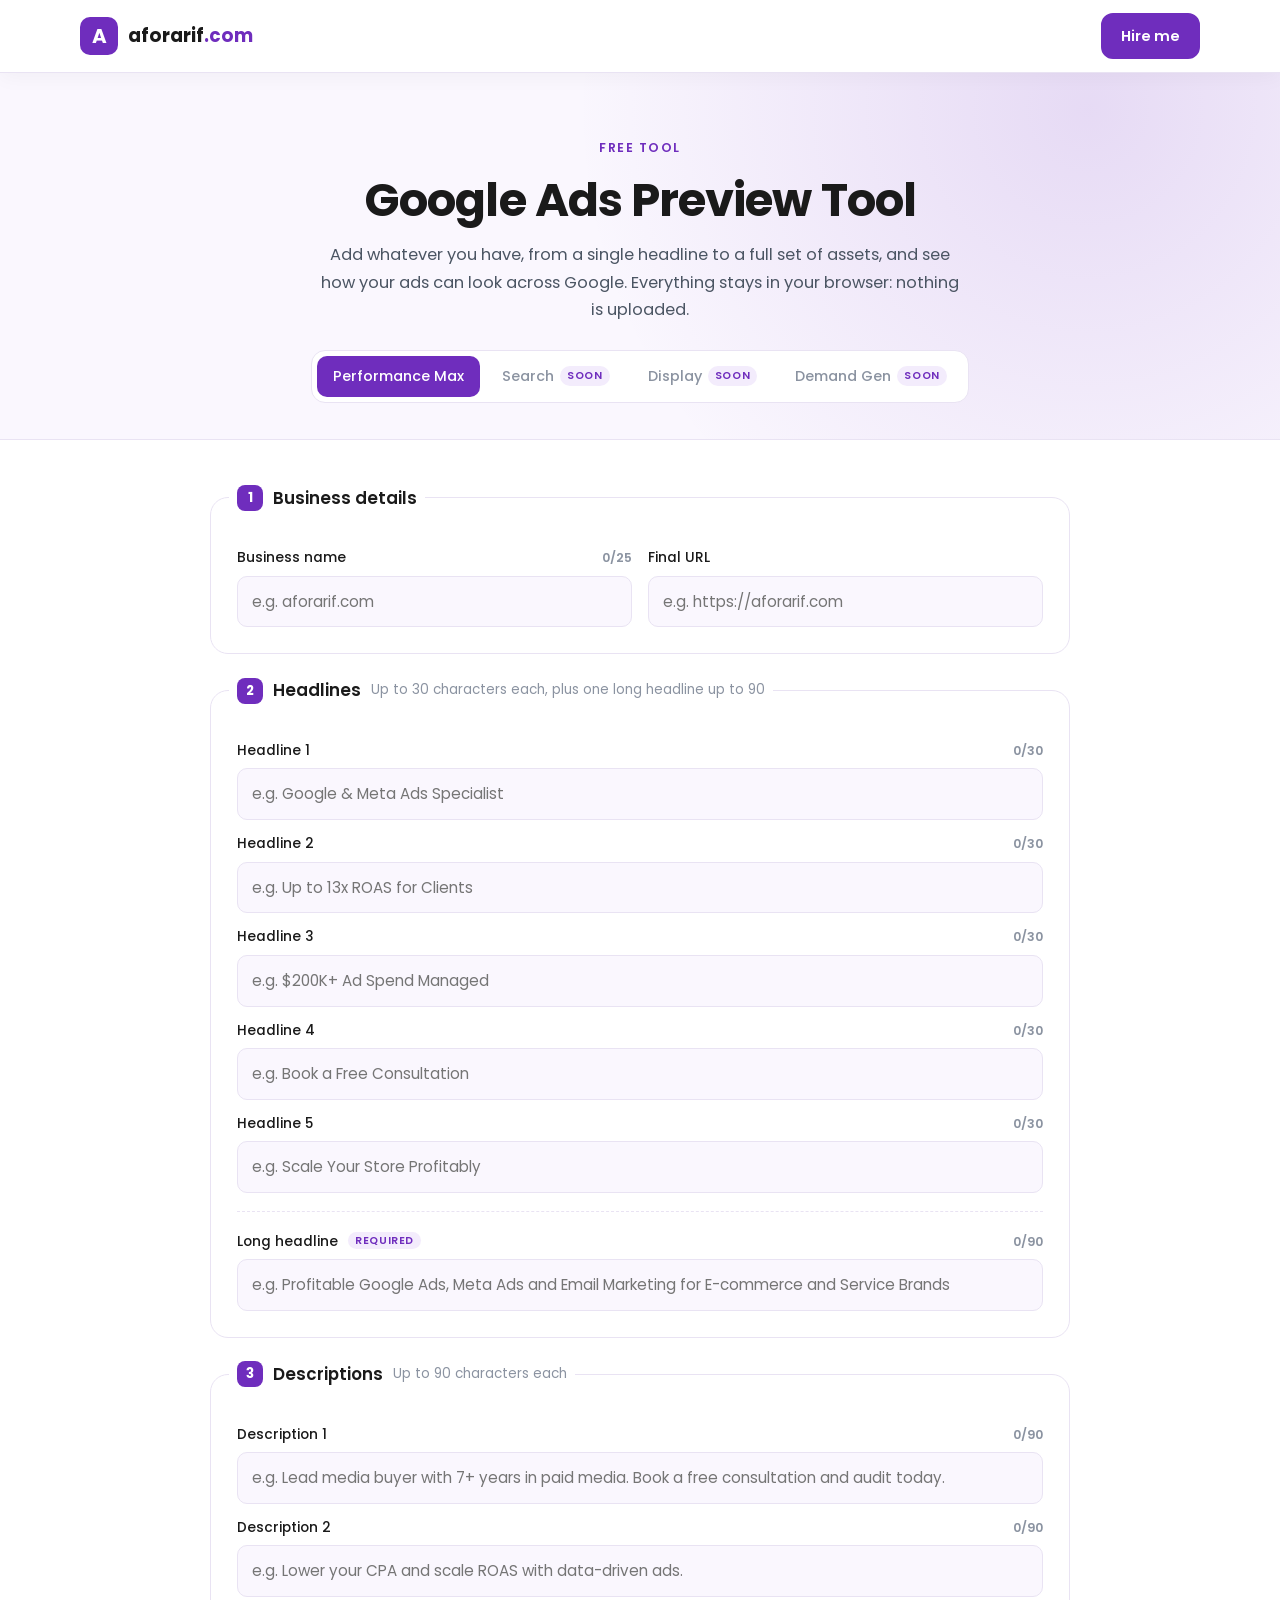
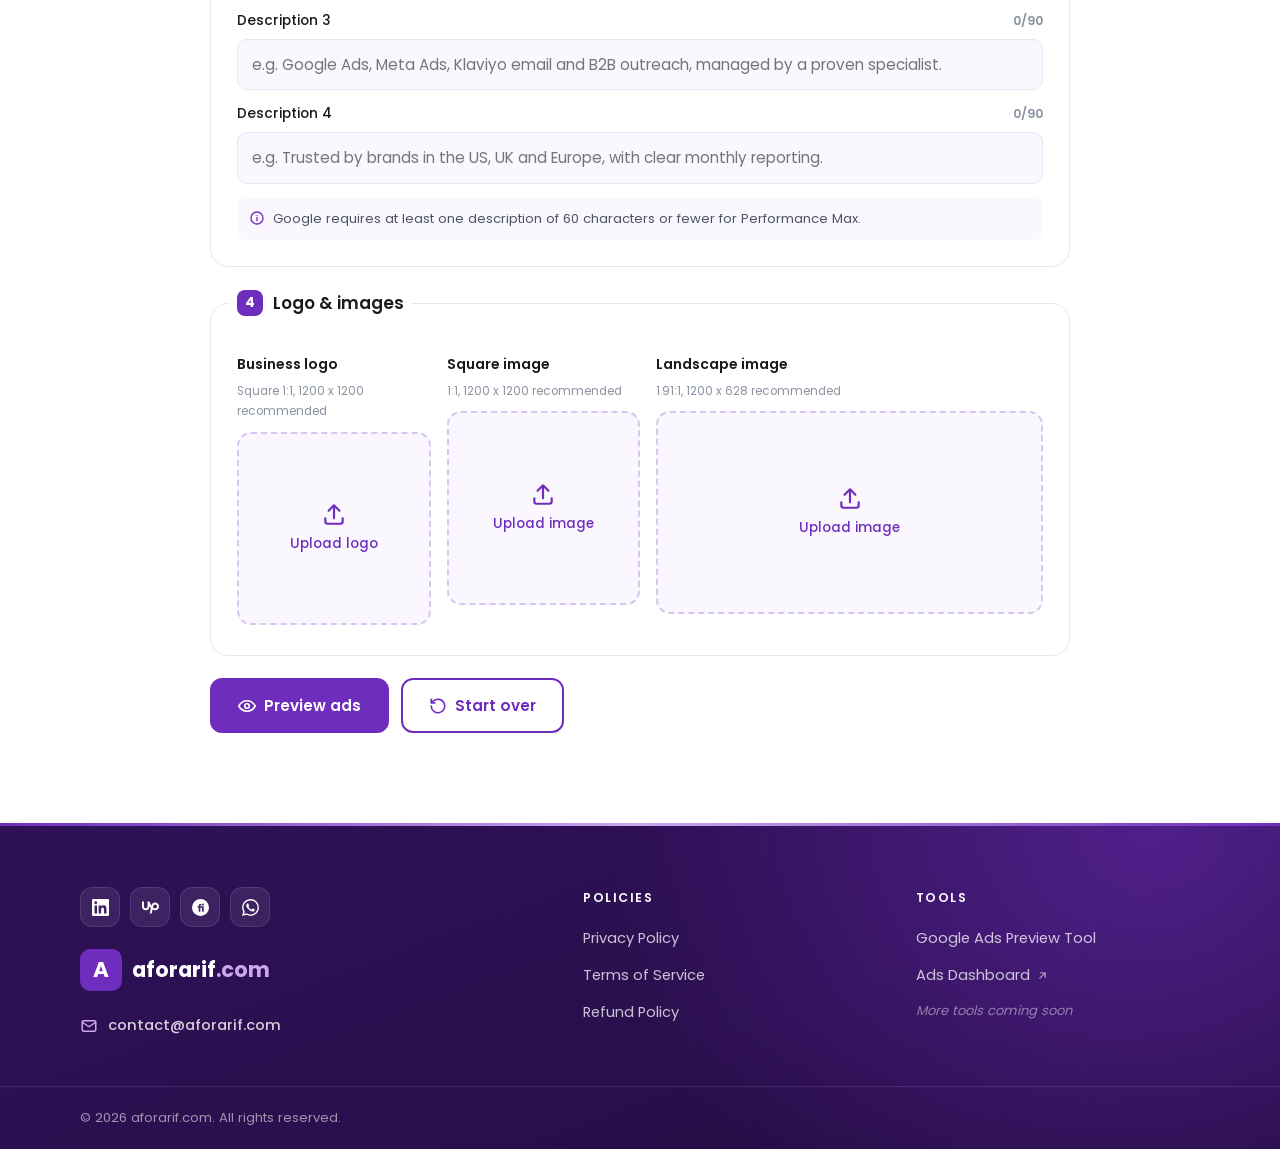
==== google-ads-preview/index.html @ 4a4820dc "Version CSS/JS links so browsers always load the latest code Co-Authored-By: Claude Opus 5.5 <norepl" ====
<!DOCTYPE html>
<html lang="en">
<head>
  <meta charset="UTF-8">
  <meta name="viewport" content="width=device-width, initial-scale=1">
  <title>Google Ads Preview Tool: Performance Max Ad Copy Preview | aforarif.com</title>
  <meta name="description" content="Free Google Ads preview tool. Enter your Performance Max headlines, descriptions, logo and images, check character limits, and preview how your assets combine across Search, Display, YouTube, Gmail and Discover.">
  <link rel="canonical" href="https://aforarif.com/google-ads-preview/">
  <meta property="og:type" content="website">
  <meta property="og:title" content="Google Ads Preview Tool | Performance Max">
  <meta property="og:description" content="Write and preview Performance Max ad copy across Search, Display, YouTube, Gmail and Discover. Free, runs in your browser.">
  <meta property="og:url" content="https://aforarif.com/google-ads-preview/">
  <meta property="og:image" content="https://aforarif.com/images/og-image.jpg">
  <meta name="theme-color" content="#6F2DBD">
  <link rel="icon" href="../favicon.ico" sizes="48x48">
  <link rel="icon" href="../favicon.svg" type="image/svg+xml">
  <link rel="apple-touch-icon" href="../icons/apple-touch-icon.png">
  <link rel="preload" href="../fonts/poppins-latin-400-normal.woff2" as="font" type="font/woff2" crossorigin>
  <link rel="stylesheet" href="../styles.css?v=20261110b">
  <link rel="stylesheet" href="tool.css?v=20261110b">
</head>
<body class="tool-page">
  <svg width="0" height="0" style="position:absolute" aria-hidden="true"><defs>
      <symbol id="i-linkedin" viewBox="0 0 24 24"><path d="M20.447 20.452h-3.554v-5.569c0-1.328-.027-3.037-1.852-3.037-1.853 0-2.136 1.445-2.136 2.939v5.667H9.351V9h3.414v1.561h.046c.477-.9 1.637-1.85 3.37-1.85 3.601 0 4.267 2.37 4.267 5.455v6.286zM5.337 7.433c-1.144 0-2.063-.926-2.063-2.065 0-1.138.92-2.063 2.063-2.063 1.14 0 2.064.925 2.064 2.063 0 1.139-.925 2.065-2.064 2.065zm1.782 13.019H3.555V9h3.564v11.452zM22.225 0H1.771C.792 0 0 .774 0 1.729v20.542C0 23.227.792 24 1.771 24h20.451C23.2 24 24 23.227 24 22.271V1.729C24 .774 23.2 0 22.222 0h.003z"/></symbol>
      <symbol id="i-upwork" viewBox="0 0 24 24"><path d="M18.561 13.158c-1.102 0-2.135-.467-3.074-1.227l.228-1.076.008-.042c.207-1.143.849-3.06 2.839-3.06 1.492 0 2.703 1.212 2.703 2.703-.001 1.489-1.212 2.702-2.704 2.702zm0-8.14c-2.539 0-4.51 1.649-5.31 4.366-1.22-1.834-2.148-4.036-2.687-5.892H7.828v7.112c-.002 1.406-1.141 2.546-2.547 2.548-1.405-.002-2.543-1.143-2.545-2.548V3.492H0v7.112c0 2.914 2.37 5.303 5.281 5.303 2.913 0 5.283-2.389 5.283-5.303v-1.19c.529 1.107 1.182 2.229 1.974 3.221l-1.673 7.873h2.797l1.213-5.71c1.063.679 2.285 1.109 3.686 1.109 3 0 5.439-2.452 5.439-5.45 0-3-2.439-5.439-5.439-5.439z"/></symbol>
      <symbol id="i-fiverr" viewBox="0 0 24 24"><path fill-rule="evenodd" d="M12 0a12 12 0 1 0 0 24a12 12 0 1 0 0-24zM13.2 7.1h-1.3c-1.5 0-2.4.9-2.4 2.4v.7H8.1v2.1h1.4V18h2.3v-5.7h2.4V18h2.3v-7.8h-4.7v-.6c0-.3.2-.5.5-.5h.9zM15.4 6.2a1.4 1.4 0 1 0 0 2.8a1.4 1.4 0 1 0 0-2.8z"/></symbol>
      <symbol id="i-whatsapp" viewBox="0 0 24 24"><path d="M17.472 14.382c-.297-.149-1.758-.867-2.03-.967-.273-.099-.471-.148-.67.15-.197.297-.767.966-.94 1.164-.173.199-.347.223-.644.075-.297-.15-1.255-.463-2.39-1.475-.883-.788-1.48-1.761-1.653-2.059-.173-.297-.018-.458.13-.606.134-.133.298-.347.446-.52.149-.174.198-.298.298-.497.099-.198.05-.371-.025-.52-.075-.149-.669-1.612-.916-2.207-.242-.579-.487-.5-.669-.51-.173-.008-.371-.01-.57-.01-.198 0-.52.074-.792.372-.272.297-1.04 1.016-1.04 2.479 0 1.462 1.065 2.875 1.213 3.074.149.198 2.096 3.2 5.077 4.487.709.306 1.262.489 1.694.625.712.227 1.36.195 1.871.118.571-.085 1.758-.719 2.006-1.413.248-.694.248-1.289.173-1.413-.074-.124-.272-.198-.57-.347m-5.421 7.403h-.004a9.87 9.87 0 01-5.031-1.378l-.361-.214-3.741.982.998-3.648-.235-.374a9.86 9.86 0 01-1.51-5.26c.001-5.45 4.436-9.884 9.888-9.884 2.64 0 5.122 1.03 6.988 2.898a9.825 9.825 0 012.893 6.994c-.003 5.45-4.437 9.884-9.885 9.884m8.413-18.297A11.815 11.815 0 0012.05 0C5.495 0 .16 5.335.157 11.892c0 2.096.547 4.142 1.588 5.945L.057 24l6.305-1.654a11.882 11.882 0 005.683 1.448h.005c6.554 0 11.89-5.335 11.893-11.893a11.821 11.821 0 00-3.48-8.413Z"/></symbol>
      <symbol id="u-mail" viewBox="0 0 24 24"><rect x="3" y="5" width="18" height="14" rx="2"/><path d="M3 7l9 6 9-6"/></symbol>
      <symbol id="u-arrow" viewBox="0 0 24 24"><path d="M5 12h14M13 6l6 6-6 6"/></symbol>
    <symbol id="t-upload" viewBox="0 0 24 24"><path d="M12 16V4M7 9l5-5 5 5M4 16v3a2 2 0 0 0 2 2h12a2 2 0 0 0 2-2v-3"/></symbol>
    <symbol id="t-x" viewBox="0 0 24 24"><path d="M6 6l12 12M18 6 6 18"/></symbol>
    <symbol id="t-shuffle" viewBox="0 0 24 24"><path d="M16 3h5v5M4 20 21 3M21 16v5h-5M15 15l6 6M4 4l5 5"/></symbol>
    <symbol id="t-eye" viewBox="0 0 24 24"><path d="M1 12s4-7 11-7 11 7 11 7-4 7-11 7S1 12 1 12z"/><circle cx="12" cy="12" r="3"/></symbol>
    <symbol id="t-reset" viewBox="0 0 24 24"><path d="M3 12a9 9 0 1 0 3-6.7L3 8M3 3v5h5"/></symbol>
    <symbol id="t-info" viewBox="0 0 24 24"><circle cx="12" cy="12" r="9"/><path d="M12 11v5M12 8h.01"/></symbol>
  </defs></svg>

  <header class="header scrolled">
    <div class="container nav">
      <a href="../" class="logo" aria-label="aforarif.com home">
        <span class="logo-mark">A</span>
        <span class="logo-word">aforarif<span>.com</span></span>
      </a>
      <a href="../#contact" class="btn btn-sm">Hire me</a>
    </div>
  </header>

  <main>
    <section class="tool-hero">
      <div class="container">
        <p class="eyebrow">Free tool</p>
        <h1>Google Ads Preview Tool</h1>
        <p class="tool-lead">Add whatever you have, from a single headline to a full set of assets, and see how your ads can look across Google. Everything stays in your browser: nothing is uploaded.</p>
        <div class="cat-tabs" role="tablist" aria-label="Campaign type">
          <button class="cat-tab active" role="tab" aria-selected="true">Performance Max</button>
          <button class="cat-tab" role="tab" aria-selected="false" disabled>Search <em>Soon</em></button>
          <button class="cat-tab" role="tab" aria-selected="false" disabled>Display <em>Soon</em></button>
          <button class="cat-tab" role="tab" aria-selected="false" disabled>Demand Gen <em>Soon</em></button>
        </div>
      </div>
    </section>

    <section class="tool-body">
      <div class="container tool-grid">

        <form class="tool-form" id="adForm" novalidate>
          <!-- Business -->
          <fieldset class="panel">
            <legend><span class="step">1</span>Business details</legend>
            <div class="two-col">
              <label class="field">
                <span class="field-top"><span>Business name</span><span class="count" data-for="bizName"></span></span>
                <input type="text" id="bizName" data-max="25">
              </label>
              <label class="field">
                <span class="field-top"><span>Final URL</span></span>
                <input type="url" id="finalUrl">
              </label>
            </div>
          </fieldset>

          <!-- Headlines -->
          <fieldset class="panel">
            <legend><span class="step">2</span>Headlines <small>Up to 30 characters each, plus one long headline up to 90</small></legend>
            <div id="headlines" class="field-list"></div>
            <label class="field field-long">
              <span class="field-top"><span>Long headline <em class="tag-rec">Required</em></span><span class="count" data-for="lh1"></span></span>
              <input type="text" id="lh1" data-max="90" data-kind="lh" autocomplete="off">
              <span class="warn" data-warn="lh1"></span>
            </label>
          </fieldset>

          <!-- Descriptions -->
          <fieldset class="panel">
            <legend><span class="step">3</span>Descriptions <small>Up to 90 characters each</small></legend>
            <div id="descriptions" class="field-list"></div>
            <p class="hint"><svg><use href="#t-info"/></svg>Google requires at least one description of 60 characters or fewer for Performance Max.</p>
          </fieldset>

          <!-- Images -->
          <fieldset class="panel">
            <legend><span class="step">4</span>Logo &amp; images</legend>
            <div class="uploads">
              <div class="upload" data-slot="logo" data-ratio="1" data-min-w="128" data-min-h="128" data-rec="1200 x 1200">
                <span class="up-title">Business logo</span>
                <span class="up-spec">Square 1:1, 1200 x 1200 recommended</span>
                <label class="drop">
                  <input type="file" accept="image/png,image/jpeg,image/webp,image/gif" hidden>
                  <span class="drop-empty"><svg><use href="#t-upload"/></svg>Upload logo</span>
                  <img alt="" hidden>
                </label>
                <button type="button" class="remove" hidden><svg><use href="#t-x"/></svg>Remove</button>
                <span class="up-msg" aria-live="polite"></span>
              </div>
              <div class="upload" data-slot="square" data-ratio="1" data-min-w="300" data-min-h="300" data-rec="1200 x 1200">
                <span class="up-title">Square image</span>
                <span class="up-spec">1:1, 1200 x 1200 recommended</span>
                <label class="drop">
                  <input type="file" accept="image/png,image/jpeg,image/webp,image/gif" hidden>
                  <span class="drop-empty"><svg><use href="#t-upload"/></svg>Upload image</span>
                  <img alt="" hidden>
                </label>
                <button type="button" class="remove" hidden><svg><use href="#t-x"/></svg>Remove</button>
                <span class="up-msg" aria-live="polite"></span>
              </div>
              <div class="upload upload-wide" data-slot="landscape" data-ratio="1.91" data-min-w="600" data-min-h="314" data-rec="1200 x 628">
                <span class="up-title">Landscape image</span>
                <span class="up-spec">1.91:1, 1200 x 628 recommended</span>
                <label class="drop">
                  <input type="file" accept="image/png,image/jpeg,image/webp,image/gif" hidden>
                  <span class="drop-empty"><svg><use href="#t-upload"/></svg>Upload image</span>
                  <img alt="" hidden>
                </label>
                <button type="button" class="remove" hidden><svg><use href="#t-x"/></svg>Remove</button>
                <span class="up-msg" aria-live="polite"></span>
              </div>
            </div>
          </fieldset>

          <div class="actions">
            <button type="submit" class="btn" id="previewBtn"><svg><use href="#t-eye"/></svg>Preview ads</button>
            <button type="button" class="btn btn-ghost" id="resetBtn"><svg><use href="#t-reset"/></svg>Start over</button>
          </div>
        </form>

        <!-- Preview -->
        <section class="preview" id="preview" aria-label="Ad previews" hidden>
          <div class="preview-head">
            <div>
              <h2>Ad previews</h2>
              <p>Google mixes your assets automatically. Shuffle to see other combinations.</p>
            </div>
            <button type="button" class="btn btn-sm" id="shuffleBtn"><svg><use href="#t-shuffle"/></svg>Shuffle</button>
          </div>

          <div class="format-tabs" id="formatTabs" role="tablist">
            <button class="format-tab active" data-format="all">All</button>
            <button class="format-tab" data-format="search">Search</button>
            <button class="format-tab" data-format="display">Display</button>
            <button class="format-tab" data-format="youtube">YouTube</button>
            <button class="format-tab" data-format="gmail">Gmail</button>
            <button class="format-tab" data-format="discover">Discover</button>
          </div>

          <div class="checklist" id="checklist" aria-live="polite"></div>

          <div class="ads-grid" id="adsGrid"></div>
          <p class="preview-note">Previews are illustrations of how assets can combine. Google decides the final layout, and not every combination will serve.</p>
        </section>

      </div>
    </section>
  </main>

  <footer class="footer">
    <div class="container footer-grid">
      <div class="footer-brand">
        <div class="footer-social">
          <a href="https://www.linkedin.com/in/aisforarif" target="_blank" rel="noopener" aria-label="LinkedIn"><svg><use href="#i-linkedin"/></svg></a>
          <a href="https://www.upwork.com/freelancers/~014ea48be93224f76a" target="_blank" rel="noopener" aria-label="Upwork"><svg><use href="#i-upwork"/></svg></a>
          <a href="https://www.fiverr.com/aforarif" target="_blank" rel="noopener" aria-label="Fiverr"><svg><use href="#i-fiverr"/></svg></a>
          <a href="https://wa.me/message/KRKGG3DOSRK7B1" target="_blank" rel="noopener" aria-label="WhatsApp"><svg><use href="#i-whatsapp"/></svg></a>
        </div>
        <a href="../" class="logo logo-light" aria-label="aforarif.com home">
          <span class="logo-mark">A</span>
          <span class="logo-word">aforarif<span>.com</span></span>
        </a>
        <a href="mailto:contact@aforarif.com" class="footer-mail"><svg><use href="#u-mail"/></svg>contact@aforarif.com</a>
      </div>

      <nav class="footer-col" aria-label="Policies">
        <h4>Policies</h4>
        <a href="../privacy-policy.html">Privacy Policy</a>
        <a href="../terms-of-service.html">Terms of Service</a>
        <a href="../refund-policy.html">Refund Policy</a>
      </nav>

      <nav class="footer-col" aria-label="Tools">
        <h4>Tools</h4>
        <a href="./">Google Ads Preview Tool</a>
        <a href="https://www.adssignal.online/" target="_blank" rel="noopener">Ads Dashboard<svg class="ext"><use href="#u-arrow"/></svg></a>
        <span class="footer-soon">More tools coming soon</span>
      </nav>
    </div>

    <div class="footer-bottom">
      <div class="container footer-bottom-inner">
        <p>&copy; <span id="year">2026</span> aforarif.com. All rights reserved.</p>
      </div>
    </div>
  </footer>

  <script src="app.js?v=20261110b" defer></script>
</body>
</html>
---- styles.css ----
/* ===== Self-hosted Poppins (no third-party requests) ===== */
@font-face { font-family: "Poppins"; font-style: normal; font-weight: 400; font-display: swap; src: url("fonts/poppins-latin-400-normal.woff2") format("woff2"); }
@font-face { font-family: "Poppins"; font-style: normal; font-weight: 500; font-display: swap; src: url("fonts/poppins-latin-500-normal.woff2") format("woff2"); }
@font-face { font-family: "Poppins"; font-style: normal; font-weight: 600; font-display: swap; src: url("fonts/poppins-latin-600-normal.woff2") format("woff2"); }
@font-face { font-family: "Poppins"; font-style: normal; font-weight: 700; font-display: swap; src: url("fonts/poppins-latin-700-normal.woff2") format("woff2"); }

/* ===== Brand tokens (from the aforarif.com logo) ===== */
:root {
  --brand: #6F2DBD;
  --brand-dark: #561F96;
  --brand-deep: #2A0F4D;
  --brand-light: #C9A8F0;
  --brand-soft: #F3ECFC;
  --brand-tint: #FAF7FE;
  --ink: #1A1A1A;
  --text: #4B5563;
  --muted: #8B93A1;
  --line: #E9E3F3;
  --white: #FFFFFF;
  --green: #22C55E;
  --radius: 16px;
  --shadow: 0 10px 30px rgba(111, 45, 189, 0.10);
  --shadow-lg: 0 24px 60px rgba(111, 45, 189, 0.22);
  --max: 1160px;
}

*, *::before, *::after { box-sizing: border-box; margin: 0; padding: 0; }
html { scroll-behavior: smooth; scroll-padding-top: 80px; -webkit-text-size-adjust: 100%; }
body {
  font-family: "Poppins", system-ui, -apple-system, "Segoe UI", sans-serif;
  color: var(--text); background: var(--white); line-height: 1.7; font-size: 16px;
  -webkit-font-smoothing: antialiased; overflow-x: hidden;
}
img, svg { display: block; max-width: 100%; }
svg { width: 1em; height: 1em; fill: currentColor; }
a { color: var(--brand); text-decoration: none; }
h1, h2, h3 { color: var(--ink); line-height: 1.25; font-weight: 700; }
h1 { font-size: clamp(2.1rem, 5vw, 3.3rem); letter-spacing: -0.02em; }
h2 { font-size: clamp(1.65rem, 3.5vw, 2.4rem); letter-spacing: -0.01em; margin-bottom: 1rem; }
h3 { font-size: 1.08rem; font-weight: 600; }
p + p { margin-top: 1rem; }
:focus-visible { outline: 3px solid var(--brand-light); outline-offset: 3px; border-radius: 6px; }

.skip { position: absolute; left: -9999px; top: 8px; background: var(--brand); color: #fff; padding: 8px 14px; border-radius: 8px; z-index: 100; }
.skip:focus { left: 8px; }

.container { width: 100%; max-width: var(--max); margin: 0 auto; padding: 0 20px; }
.section { padding: 100px 0; }
.section-tint { background: var(--brand-tint); }
.section-head { text-align: center; max-width: 680px; margin: 0 auto 52px; }
.eyebrow {
  display: inline-flex; align-items: center; gap: 8px; font-size: .78rem; font-weight: 600; letter-spacing: .12em;
  text-transform: uppercase; color: var(--brand); margin-bottom: .8rem;
}
.accent { color: var(--brand); }
.strong { color: var(--ink); font-weight: 600; }
.meta { display: inline-block; font-size: .78rem; font-weight: 600; color: var(--brand); background: var(--brand-soft); padding: 2px 10px; border-radius: 999px; margin-top: 8px; }

/* ===== Buttons ===== */
.btn {
  display: inline-flex; align-items: center; justify-content: center; gap: 8px;
  background: var(--brand); color: var(--white); font-weight: 600; font-size: .95rem; font-family: inherit;
  padding: 14px 26px; border-radius: 12px; border: 2px solid var(--brand); cursor: pointer;
  transition: background .2s, transform .2s, box-shadow .2s;
}
.btn:hover { background: var(--brand-dark); border-color: var(--brand-dark); transform: translateY(-2px); box-shadow: var(--shadow); }
.btn-ghost { background: transparent; color: var(--brand); }
.btn-ghost:hover { background: var(--brand-soft); color: var(--brand-dark); }
.btn-sm { padding: 9px 18px; font-size: .9rem; }
.btn-block { width: 100%; }
.link-arrow { display: inline-flex; align-items: center; gap: 6px; font-weight: 600; }
.link-arrow svg { fill: none; stroke: currentColor; stroke-width: 2.2; stroke-linecap: round; stroke-linejoin: round; transition: transform .2s; }
.link-arrow:hover svg { transform: translateX(4px); }

/* ===== Logo ===== */
.logo { display: inline-flex; align-items: center; gap: 10px; }
.logo-mark { width: 38px; height: 38px; border-radius: 10px; background: var(--brand); color: var(--white); display: grid; place-items: center; font-weight: 700; font-size: 1.25rem; }
.logo-word { color: var(--ink); font-weight: 700; font-size: 1.15rem; }
.logo-word span { color: var(--brand); }
.logo-light .logo-word { color: var(--white); }
.logo-light .logo-word span { color: var(--brand-light); }

/* ===== Header ===== */
.header { position: fixed; inset: 0 0 auto; z-index: 50; background: rgba(255,255,255,.88); backdrop-filter: blur(12px); -webkit-backdrop-filter: blur(12px); border-bottom: 1px solid transparent; transition: border-color .2s, box-shadow .2s; }
.header.scrolled { border-color: var(--line); box-shadow: 0 4px 20px rgba(0,0,0,.04); }
.nav { display: flex; align-items: center; justify-content: space-between; height: 72px; }
.nav-links { display: flex; align-items: center; gap: 26px; }
.nav-links a:not(.btn) { color: var(--ink); font-weight: 500; font-size: .92rem; position: relative; }
.nav-links a:not(.btn)::after { content: ""; position: absolute; left: 0; bottom: -4px; width: 0; height: 2px; background: var(--brand); transition: width .2s; }
.nav-links a:not(.btn):hover::after, .nav-links a.active::after { width: 100%; }
.nav-links a.active:not(.btn) { color: var(--brand); }
.nav-links a.btn, .nav-links a.btn.active { color: var(--white); }
.nav-toggle { display: none; background: none; border: 0; cursor: pointer; width: 40px; height: 40px; }
.nav-toggle span { display: block; width: 24px; height: 2px; background: var(--ink); margin: 5px auto; transition: transform .25s, opacity .25s; }
.nav-toggle.open span:nth-child(1) { transform: translateY(7px) rotate(45deg); }
.nav-toggle.open span:nth-child(2) { opacity: 0; }
.nav-toggle.open span:nth-child(3) { transform: translateY(-7px) rotate(-45deg); }

/* ===== Hero ===== */
.hero {
  padding: 140px 0 90px; overflow: hidden;
  background: radial-gradient(circle at 85% 20%, rgba(111,45,189,.14), transparent 45%), radial-gradient(circle at 5% 95%, rgba(111,45,189,.08), transparent 40%), var(--white);
}
.hero-grid { display: grid; grid-template-columns: 1.25fr 1fr; gap: 56px; align-items: center; }
.pulse { width: 8px; height: 8px; border-radius: 50%; background: var(--green); box-shadow: 0 0 0 0 rgba(34,197,94,.5); animation: pulse 2s infinite; }
@keyframes pulse { 70% { box-shadow: 0 0 0 10px rgba(34,197,94,0); } 100% { box-shadow: 0 0 0 0 rgba(34,197,94,0); } }
.lead { font-size: 1.08rem; margin: 1.25rem 0 1.75rem; max-width: 580px; }
.hero-cta { display: grid; grid-template-columns: 1fr 1fr; gap: 12px; max-width: 520px; }
.hero-cta .btn { width: 100%; white-space: nowrap; }

.search-box {
  display: flex; align-items: center; gap: 12px; max-width: 540px; margin-bottom: 1.75rem; height: 58px; flex: none;
  background: var(--white); border: 1px solid var(--line); border-radius: 999px; padding: 8px 8px 8px 20px;
  box-shadow: 0 8px 28px rgba(111,45,189,.12); transition: border-color .2s, box-shadow .2s;
}
.search-box:hover { border-color: var(--brand); box-shadow: 0 10px 34px rgba(111,45,189,.20); }
.search-icon { flex: none; width: 20px; height: 20px; fill: none; stroke: var(--brand); stroke-width: 2.4; stroke-linecap: round; }
.search-text { flex: 1; min-width: 0; height: 1.5em; line-height: 1.5em; color: var(--ink); font-weight: 500; white-space: nowrap; overflow: hidden; display: flex; align-items: center; }
#typed { overflow: hidden; text-overflow: clip; }
.caret { flex: none; width: 2px; height: 1.2em; background: var(--brand); margin-left: 2px; animation: blink 1s steps(1) infinite; }
@keyframes blink { 50% { opacity: 0; } }
.search-btn { flex: none; background: var(--brand); color: var(--white); font-weight: 600; font-size: .88rem; padding: 10px 20px; border-radius: 999px; }

.hero-social { display: flex; align-items: center; gap: 10px; margin-top: 1.75rem; font-size: .85rem; color: var(--muted); }
.soc { width: 40px; height: 40px; border-radius: 12px; display: grid; place-items: center; background: var(--white); border: 1px solid var(--line); transition: transform .2s, box-shadow .2s, border-color .2s; }
.soc svg { width: 18px; height: 18px; }
.soc:hover { transform: translateY(-3px); box-shadow: var(--shadow); border-color: transparent; }
.soc-linkedin { color: #0A66C2; } .soc-upwork { color: #14A800; } .soc-fiverr { color: #1DBF73; }

.hero-visual { display: flex; flex-direction: column; align-items: center; }
.photo-wrap { position: relative; width: 100%; max-width: 400px; }
.photo-bg { position: absolute; left: 0; right: 0; bottom: 0; top: 14%; background: linear-gradient(160deg, var(--brand) 0%, var(--brand-deep) 100%); border-radius: 200px 200px 28px 28px; box-shadow: var(--shadow-lg); }
.photo-wrap picture { position: relative; display: block; }
.photo { position: relative; width: 100%; height: auto; border-radius: 0 0 28px 28px; -webkit-mask-image: linear-gradient(#000 92%, transparent); mask-image: linear-gradient(#000 92%, transparent); }
.badge { position: absolute; display: flex; align-items: center; gap: 10px; background: var(--white); border-radius: 14px; padding: 10px 14px; box-shadow: 0 12px 30px rgba(42,15,77,.16); animation: float 5s ease-in-out infinite; }
.badge strong { color: var(--brand); font-size: 1.45rem; line-height: 1; font-weight: 700; }
.badge > span { font-size: .72rem; line-height: 1.3; font-weight: 500; }
.badge-1 { top: 22%; left: -8%; }
.badge-2 { top: 48%; right: -8%; animation-delay: -1.7s; }
.badge-3 { bottom: 10%; left: -4%; animation-delay: -3.4s; }
@keyframes float { 0%, 100% { transform: translateY(0); } 50% { transform: translateY(-10px); } }
.hero-location { display: flex; gap: 8px; align-items: flex-start; font-size: .84rem; margin-top: 18px; max-width: 370px; }
.hero-location svg { flex: none; margin-top: 4px; fill: none; stroke: var(--brand); stroke-width: 2; }

/* ===== Results band ===== */
.results { background: linear-gradient(120deg, var(--brand) 0%, var(--brand-deep) 100%); color: var(--white); padding: 44px 0; }
.results-grid { display: grid; grid-template-columns: repeat(4, 1fr); gap: 24px; }
.result { display: flex; flex-direction: column; gap: 4px; padding-left: 18px; border-left: 2px solid rgba(255,255,255,.22); }
.result strong { font-size: clamp(1.8rem, 3.4vw, 2.5rem); font-weight: 700; line-height: 1.1; }
.result > span { font-size: .88rem; opacity: .85; }

/* ===== Brands ===== */
.brands { padding: 36px 0; border-bottom: 1px solid var(--line); overflow: hidden; }
.brands-title { text-align: center; font-size: .78rem; font-weight: 600; letter-spacing: .12em; text-transform: uppercase; color: var(--muted); margin-bottom: 18px; }
.brand-list { list-style: none; display: flex; flex-wrap: wrap; justify-content: center; gap: 12px 40px; }
.brand-list li { font-weight: 700; font-size: 1.15rem; color: #A9A3B5; letter-spacing: -.01em; transition: color .2s; }
.brand-list li:hover { color: var(--brand); }

/* ===== About ===== */
.about-grid { display: grid; grid-template-columns: 1.15fr 1fr; gap: 56px; align-items: center; }
.about-cta { display: flex; flex-wrap: wrap; align-items: center; gap: 22px; margin-top: 1.75rem; }
.about-cards { display: grid; gap: 14px; }
.info-card { display: flex; gap: 16px; align-items: flex-start; background: var(--white); border: 1px solid var(--line); border-radius: var(--radius); padding: 20px; transition: box-shadow .25s, transform .25s; }
.info-card:hover { box-shadow: var(--shadow); transform: translateX(4px); }
.info-card p { font-size: .9rem; margin-top: 2px; }
.icon { flex: none; width: 48px; height: 48px; border-radius: 12px; background: var(--brand-soft); display: grid; place-items: center; color: var(--brand); }
.icon svg { width: 24px; height: 24px; fill: none; stroke: currentColor; stroke-width: 2; stroke-linecap: round; stroke-linejoin: round; }

/* ===== Services ===== */
.cards { display: grid; grid-template-columns: repeat(4, 1fr); gap: 20px; }
.card { background: var(--white); border: 1px solid var(--line); border-radius: var(--radius); padding: 26px; transition: transform .25s, box-shadow .25s, border-color .25s; }
.card:hover { transform: translateY(-6px); box-shadow: var(--shadow); border-color: transparent; }
.card h3 { margin: 18px 0 10px; }
.card-feature { background: linear-gradient(160deg, var(--white) 40%, var(--brand-soft)); border-color: #DCCBF3; }
.mini-list { list-style: none; display: grid; gap: 7px; }
.mini-list li { position: relative; padding-left: 20px; font-size: .88rem; line-height: 1.55; }
.mini-list li::before { content: ""; position: absolute; left: 2px; top: 8px; width: 7px; height: 7px; border-radius: 50%; background: var(--brand); }

/* ===== Case studies ===== */
.cases { display: grid; grid-template-columns: repeat(2, 1fr); gap: 22px; }
.case { display: flex; flex-direction: column; background: var(--white); border: 1px solid var(--line); border-radius: 20px; padding: 30px; transition: transform .25s, box-shadow .25s, border-color .25s; }
.case:hover { transform: translateY(-5px); box-shadow: var(--shadow); border-color: #DCCBF3; }
.case-wide { grid-column: 1 / -1; }
.case-head { display: flex; justify-content: space-between; align-items: flex-start; gap: 16px; margin-bottom: 12px; }
.case-head h3 { font-size: 1.3rem; }
.case > p { font-size: .92rem; }
.case-channels { display: flex; gap: 8px; }
.case-channels svg { width: 34px; height: 34px; padding: 8px; border-radius: 10px; background: var(--brand-soft); color: var(--brand); }
.tag { display: inline-block; font-size: .72rem; font-weight: 600; color: var(--brand); background: var(--brand-soft); padding: 4px 12px; border-radius: 999px; margin-bottom: 10px; }
.metrics { list-style: none; display: grid; grid-template-columns: repeat(auto-fit, minmax(100px, 1fr)); gap: 12px; margin: 22px 0 0; }
.metrics li { background: var(--brand-tint); border: 1px solid var(--line); border-radius: 14px; padding: 14px; display: flex; flex-direction: column; }
.metrics strong { color: var(--brand); font-size: 1.4rem; line-height: 1.2; }
.metrics span { font-size: .78rem; margin-top: 2px; }
.metrics-text strong { font-size: 1.05rem; }
.case-foot { margin-top: auto; padding-top: 18px; font-size: .85rem !important; color: var(--ink); font-weight: 500; }
.pipeline { list-style: none; display: grid; grid-template-columns: repeat(4, 1fr); gap: 12px; margin-top: 22px; counter-reset: none; }
.pipeline li { position: relative; background: var(--brand-tint); border: 1px solid var(--line); border-radius: 14px; padding: 16px; display: flex; flex-direction: column; gap: 2px; }
.pipeline li:not(:last-child)::after { content: ""; position: absolute; right: -10px; top: 50%; width: 8px; height: 8px; border-top: 2px solid var(--brand); border-right: 2px solid var(--brand); transform: translateY(-50%) rotate(45deg); }
.pipeline span { width: 26px; height: 26px; border-radius: 8px; background: var(--brand); color: #fff; display: grid; place-items: center; font-size: .8rem; font-weight: 700; margin-bottom: 6px; }
.pipeline strong { color: var(--ink); font-size: .92rem; }
.pipeline em { font-style: normal; font-size: .8rem; color: var(--brand); font-weight: 500; }

/* ===== Experience ===== */
.exp-grid { display: grid; grid-template-columns: 1fr 1.3fr; gap: 56px; align-items: start; }
.exp-intro { position: sticky; top: 100px; }
.lead-box { margin-top: 28px; background: var(--white); border: 1px solid var(--line); border-radius: var(--radius); padding: 24px; }
.lead-box h3 { margin-bottom: 14px; }
.lead-item { display: flex; flex-direction: column; padding: 12px 0; border-top: 1px solid var(--line); }
.lead-item strong { color: var(--ink); font-size: .92rem; font-weight: 600; }
.lead-item span { font-size: .86rem; }
.timeline { list-style: none; position: relative; padding-left: 30px; }
.timeline::before { content: ""; position: absolute; left: 7px; top: 8px; bottom: 8px; width: 2px; background: linear-gradient(var(--brand), var(--brand-light)); }
.timeline li { position: relative; background: var(--white); border: 1px solid var(--line); border-radius: var(--radius); padding: 22px 24px; margin-bottom: 16px; transition: box-shadow .25s; }
.timeline li:hover { box-shadow: var(--shadow); }
.timeline li::before { content: ""; position: absolute; left: -30px; top: 26px; width: 16px; height: 16px; border-radius: 50%; background: var(--white); border: 4px solid var(--brand); }
.when { font-size: .78rem; font-weight: 600; color: var(--brand); }
.timeline h3 { margin: 4px 0 2px; }
.where { font-size: .86rem; color: var(--ink); font-weight: 500; }
.timeline li p:last-child { font-size: .88rem; margin-top: 6px; }

/* ===== Certificates & tools ===== */
.certs { display: grid; grid-template-columns: repeat(3, 1fr); gap: 20px; }
.cert { display: flex; gap: 18px; align-items: flex-start; background: var(--white); border: 1px solid var(--line); border-radius: var(--radius); padding: 26px; position: relative; overflow: hidden; transition: transform .25s, box-shadow .25s; }
.cert::after { content: ""; position: absolute; right: -40px; top: -40px; width: 110px; height: 110px; border-radius: 50%; background: var(--brand-soft); opacity: .7; }
.cert:hover { transform: translateY(-5px); box-shadow: var(--shadow); }
.cert > div:last-child { position: relative; z-index: 1; }
.cert p { font-size: .88rem; margin-top: 2px; }
.cert-icon { flex: none; width: 52px; height: 52px; border-radius: 14px; background: linear-gradient(160deg, var(--brand), var(--brand-deep)); color: #fff; display: grid; place-items: center; position: relative; z-index: 1; }
.cert-icon svg { width: 24px; height: 24px; }
.cert-icon .ico-stroke { fill: none; stroke: currentColor; stroke-width: 2; stroke-linecap: round; stroke-linejoin: round; }
.tools { margin-top: 64px; text-align: center; }
.tools-title { font-size: .78rem; font-weight: 600; letter-spacing: .12em; text-transform: uppercase; color: var(--muted); margin-bottom: 18px; }
.tool-list { list-style: none; display: flex; flex-wrap: wrap; justify-content: center; gap: 10px; }
.tool-list li { display: inline-flex; align-items: center; gap: 8px; padding: 8px 16px; border: 1px solid var(--line); border-radius: 999px; font-size: .86rem; font-weight: 500; color: var(--ink); background: var(--white); transition: border-color .2s, color .2s; }
.tool-list li:hover { border-color: var(--brand); color: var(--brand); }
.tool-list svg { width: 16px; height: 16px; color: var(--brand); }
.ti { width: 18px; height: 18px; border-radius: 5px; background: var(--brand); color: #fff; font-size: .66rem; font-weight: 700; display: grid; place-items: center; }

/* ===== Testimonials ===== */
.testimonials { columns: 3 300px; column-gap: 20px; }
.quote { break-inside: avoid; background: var(--white); border: 1px solid var(--line); border-radius: var(--radius); padding: 26px; margin-bottom: 20px; position: relative; }
.quote::before { content: "\201C"; position: absolute; top: 6px; right: 22px; font-size: 4.5rem; line-height: 1; color: var(--brand-soft); font-family: Georgia, serif; }
.stars { color: #F5B301; letter-spacing: 2px; font-size: .9rem; margin-bottom: 10px; }
.quote blockquote { font-size: .92rem; color: var(--ink); position: relative; }
.quote figcaption { display: flex; align-items: center; gap: 12px; margin-top: 20px; padding-top: 18px; border-top: 1px solid var(--line); }
.avatar { flex: none; width: 44px; height: 44px; border-radius: 50%; background: var(--brand); color: var(--white); display: grid; place-items: center; font-weight: 600; font-size: .85rem; }
.quote figcaption > span:nth-child(2) { display: flex; flex-direction: column; line-height: 1.4; flex: 1; min-width: 0; }
.quote figcaption strong { color: var(--ink); font-size: .95rem; }
.quote figcaption a { font-size: .82rem; }
.quote figcaption em { font-style: normal; font-size: .72rem; color: var(--muted); border: 1px solid var(--line); padding: 2px 10px; border-radius: 999px; }

/* ===== Contact ===== */
.contact-grid { display: grid; grid-template-columns: 1fr 1fr; gap: 56px; align-items: start; }
.contact-list { list-style: none; margin-top: 1.75rem; }
.contact-list li { display: flex; align-items: center; gap: 14px; margin-bottom: 14px; color: var(--ink); font-weight: 500; }
.ci { width: 42px; height: 42px; border-radius: 12px; background: var(--brand-soft); color: var(--brand); display: grid; place-items: center; }
.ci svg { width: 20px; height: 20px; fill: none; stroke: currentColor; stroke-width: 2; stroke-linecap: round; stroke-linejoin: round; }
.ci-wa svg { fill: #25D366; stroke: none; }
.hire-title { font-size: .78rem; font-weight: 600; letter-spacing: .12em; text-transform: uppercase; color: var(--muted); margin: 28px 0 12px; }
.hire-links { display: flex; flex-wrap: wrap; gap: 10px; }
.hire { display: inline-flex; align-items: center; gap: 8px; padding: 10px 18px; border-radius: 12px; border: 1px solid var(--line); color: var(--ink); font-weight: 600; font-size: .9rem; background: var(--white); transition: transform .2s, box-shadow .2s, border-color .2s; }
.hire svg { width: 18px; height: 18px; }
.hire:hover { transform: translateY(-3px); box-shadow: var(--shadow); border-color: transparent; }
.hire-linkedin svg { color: #0A66C2; } .hire-upwork svg { color: #14A800; } .hire-fiverr svg { color: #1DBF73; }
.contact-form { background: var(--white); border: 1px solid var(--line); border-radius: 20px; padding: 32px; box-shadow: var(--shadow); display: grid; gap: 16px; }
.contact-form label { display: grid; gap: 6px; font-size: .88rem; font-weight: 500; color: var(--ink); }
.contact-form input, .contact-form textarea, .contact-form select {
  font: inherit; font-size: .95rem; padding: 12px 14px; border: 1px solid var(--line); border-radius: 10px;
  background: var(--brand-tint); color: var(--ink); transition: border-color .2s, box-shadow .2s; resize: vertical; width: 100%;
}
.contact-form input:focus, .contact-form textarea:focus, .contact-form select:focus { outline: none; border-color: var(--brand); box-shadow: 0 0 0 4px var(--brand-soft); }
.contact-form .invalid { border-color: #DC2626; }
.form-note { font-size: .8rem; color: var(--muted); text-align: center; }
.form-note.error { color: #DC2626; }

/* ===== Footer ===== */
.footer {
  position: relative; color: rgba(255,255,255,.7); font-size: .92rem; overflow: hidden;
  background: radial-gradient(circle at 90% 0%, rgba(111,45,189,.55), transparent 45%), linear-gradient(160deg, #2F1158 0%, var(--brand-deep) 60%, #1E0A38 100%);
}
.footer::before { content: ""; position: absolute; top: 0; left: 0; right: 0; height: 3px; background: linear-gradient(90deg, var(--brand), var(--brand-light), var(--brand)); }
.footer-grid { display: grid; grid-template-columns: 1.6fr 1fr 1fr; gap: 48px; padding-top: 64px; padding-bottom: 48px; }
.footer-brand { display: flex; flex-direction: column; align-items: flex-start; gap: 22px; }
.footer-social { display: flex; gap: 10px; }
.footer-social a { width: 40px; height: 40px; border-radius: 12px; background: rgba(255,255,255,.08); border: 1px solid rgba(255,255,255,.1); color: #fff; display: grid; place-items: center; transition: background .2s, transform .2s, border-color .2s; }
.footer-social a:hover { background: var(--brand); border-color: var(--brand); transform: translateY(-3px); }
.footer-social svg { width: 17px; height: 17px; }
.footer .logo-mark { width: 42px; height: 42px; font-size: 1.35rem; }
.footer .logo-word { font-size: 1.3rem; }
.footer-mail { display: inline-flex; align-items: center; gap: 10px; color: rgba(255,255,255,.8); font-weight: 500; transition: color .2s; }
.footer-mail:hover { color: #fff; }
.footer-mail svg { width: 18px; height: 18px; fill: none; stroke: var(--brand-light); stroke-width: 2; stroke-linecap: round; stroke-linejoin: round; }
.footer-col { display: flex; flex-direction: column; align-items: flex-start; gap: 12px; }
.footer-col h4 { color: #fff; font-size: .78rem; font-weight: 600; letter-spacing: .12em; text-transform: uppercase; margin-bottom: 6px; }
.footer-col a { color: rgba(255,255,255,.75); display: inline-flex; align-items: center; gap: 6px; position: relative; transition: color .2s, transform .2s; }
.footer-col a:hover { color: #fff; transform: translateX(3px); }
.footer-col .ext { width: 13px; height: 13px; fill: none; stroke: currentColor; stroke-width: 2.4; stroke-linecap: round; stroke-linejoin: round; transform: rotate(-45deg); opacity: .7; }
.footer-soon { font-size: .82rem; color: rgba(255,255,255,.45); font-style: italic; }
.footer-bottom { border-top: 1px solid rgba(255,255,255,.1); }
.footer-bottom-inner p { margin: 0; }
.footer-bottom-inner { display: flex; justify-content: space-between; gap: 12px; flex-wrap: wrap; padding-top: 20px; padding-bottom: 20px; font-size: .82rem; color: rgba(255,255,255,.55); }

/* ===== Reveal animation ===== */
.reveal { opacity: 0; transform: translateY(24px); transition: opacity .7s ease, transform .7s ease; }
.reveal.visible { opacity: 1; transform: none; }
.no-js .reveal { opacity: 1; transform: none; }
@media (prefers-reduced-motion: reduce) {
  html { scroll-behavior: auto; }
  .reveal { opacity: 1; transform: none; transition: none; }
  .badge, .caret, .pulse { animation: none; }
}

/* ===== Responsive ===== */
@media (max-width: 1060px) {
  .nav-links { gap: 18px; }
  .cards { grid-template-columns: repeat(2, 1fr); }
  .certs { grid-template-columns: repeat(2, 1fr); }
}
@media (max-width: 920px) {
  .nav-toggle { display: block; }
  .nav-links {
    position: fixed; top: 72px; left: 0; right: 0; flex-direction: column; align-items: stretch; gap: 0;
    background: var(--white); border-bottom: 1px solid var(--line); padding: 8px 20px 20px;
    transform: translateY(-130%); transition: transform .3s ease; box-shadow: 0 12px 30px rgba(0,0,0,.06);
  }
  .nav-links.open { transform: translateY(0); }
  .nav-links a:not(.btn) { padding: 14px 0; border-bottom: 1px solid var(--line); }
  .nav-links a:not(.btn)::after { display: none; }
  .nav-links .btn { margin-top: 16px; }
  .hero { padding: 116px 0 70px; }
  .hero-grid, .about-grid, .contact-grid, .exp-grid { grid-template-columns: 1fr; gap: 44px; }
  .exp-intro { position: static; }
  .results-grid { grid-template-columns: repeat(2, 1fr); gap: 28px 20px; }
  .cases { grid-template-columns: 1fr; }
  .section { padding: 76px 0; }
}
@media (max-width: 600px) {
  .cards, .certs { grid-template-columns: 1fr; }
  .pipeline { grid-template-columns: 1fr 1fr; }
  .pipeline li:nth-child(2)::after { display: none; }
  .case, .contact-form, .lead-box { padding: 22px; }
  .search-btn { display: none; }
  .search-box { padding: 14px 20px; }
  .photo-wrap { max-width: 300px; }
  .badge { padding: 8px 10px; }
  .badge strong { font-size: 1.15rem; }
  .badge > span { font-size: .66rem; }
  .badge-1 { left: -6%; }
  .badge-2 { right: -6%; }
  .brand-list { gap: 10px 24px; }
  .brand-list li { font-size: 1rem; }
  .footer-grid { grid-template-columns: 1fr 1fr; gap: 36px 24px; padding-top: 52px; padding-bottom: 36px; }
  .footer-brand { grid-column: 1 / -1; }
  .footer-bottom-inner { justify-content: center; text-align: center; }
}

/* ===== Brand logo slider ===== */
.marquee { position: relative; overflow: hidden; }
/* Edge fades as overlays (cheaper than mask-image, keeps scrolling smooth on iPhone) */
.marquee::before, .marquee::after { content: ""; position: absolute; top: 0; bottom: 0; width: 8%; z-index: 2; pointer-events: none; }
.marquee::before { left: 0; background: linear-gradient(90deg, var(--white), rgba(255,255,255,0)); }
.marquee::after { right: 0; background: linear-gradient(270deg, var(--white), rgba(255,255,255,0)); }
.marquee-track { list-style: none; display: flex; width: max-content; padding: 6px 0; align-items: center; will-change: transform; animation: marquee var(--marquee-duration, 40s) linear infinite; }
/* Pause on hover only where a real mouse exists (taps on phones won't freeze it) */
@media (hover: hover) { .marquee:hover .marquee-track { animation-play-state: paused; } }
@keyframes marquee { from { transform: translate3d(0,0,0); } to { transform: translate3d(-50%,0,0); } }
.logo-item { display: inline-flex; align-items: center; flex: none; height: 56px; margin-right: 64px; font-weight: 700; font-size: 1.12rem; color: #2E2A36; letter-spacing: -.01em; white-space: nowrap; transition: transform .25s; }
@media (hover: hover) { .logo-item:hover { transform: scale(1.06); } }
.logo-item.wordmark { font-weight: 600; }

/* ===== About highlights + Education ===== */
.highlights { list-style: none; display: grid; grid-template-columns: 1fr 1fr; gap: 14px; }
.highlights li { background: linear-gradient(160deg, var(--white) 40%, var(--brand-soft)); border: 1px solid var(--line); border-radius: var(--radius); padding: 22px; display: flex; flex-direction: column; gap: 4px; }
.highlights li:first-child { grid-column: 1 / -1; background: linear-gradient(140deg, var(--brand), var(--brand-deep)); border: 0; }
.highlights li:first-child strong, .highlights li:first-child span { color: #fff; }
.highlights li:first-child span { opacity: .85; }
.highlights strong { color: var(--brand); font-size: 1.45rem; line-height: 1.2; font-weight: 700; }
.highlights li:first-child strong { font-size: 1.2rem; }
.highlights span { font-size: .86rem; }
.edu { margin-top: 72px; }
.edu-title { font-size: 1.35rem; margin-bottom: 20px; }
.edu-grid { display: grid; grid-template-columns: 1fr 1fr; gap: 18px; }
.edu-grid .info-card { padding: 24px; }
.edu-grid .info-card:hover { transform: translateY(-4px); }
.info-card-wide { grid-column: 1 / -1; }
.meta-top { margin: 0 0 8px; }
.info-card .sub { color: var(--ink); font-weight: 500; font-size: .9rem; margin: 2px 0 10px; }
.info-card .mini-list { margin-top: 4px; }
.lead-items { display: grid; grid-template-columns: 1fr 1fr; gap: 18px; margin-top: 10px; }
.lead-items .lead-item { border-top: 0; padding: 0; }

/* ===== Phone refinements ===== */
@media (max-width: 920px) {
  .lead-items { grid-template-columns: 1fr; }
}
@media (max-width: 600px) {
  h1 { font-size: 1.85rem; line-height: 1.22; }
  h2 { font-size: 1.5rem; }
  .eyebrow { font-size: .72rem; }
  .lead { font-size: .97rem; margin: 1rem 0 1.4rem; }
  .search-box { height: 52px; padding: 0 18px; gap: 10px; margin-bottom: 1.25rem; }
  .search-icon { width: 18px; height: 18px; }
  .search-text { font-size: .9rem; }
  .hero-cta { grid-template-columns: 1fr; gap: 10px; max-width: none; }
  .hero-cta .btn { padding: 14px 20px; font-size: .95rem; }
  .about-cta { flex-direction: column; align-items: stretch; gap: 10px; }
  .about-cta .btn { padding: 14px 20px; font-size: .95rem; }
  .highlights { grid-template-columns: 1fr 1fr; gap: 10px; }
  .highlights li { padding: 16px; }
  .highlights strong { font-size: 1.2rem; }
  .edu { margin-top: 52px; }
  .edu-grid { grid-template-columns: 1fr; }
  .edu-grid .info-card { flex-direction: column; gap: 12px; padding: 20px; }
  .logo-item { font-size: 1rem; }
  .logo-item { margin-right: 44px; }
}
@media (prefers-reduced-motion: reduce) {
  .marquee-track { animation: none; flex-wrap: wrap; justify-content: center; width: auto; }
}

/* ===== Back to top button ===== */
.to-top {
  position: fixed; right: max(18px, env(safe-area-inset-right)); bottom: max(18px, env(safe-area-inset-bottom));
  z-index: 60; width: 48px; height: 48px; border-radius: 50%; display: grid; place-items: center;
  background: var(--brand); color: #fff; box-shadow: 0 10px 24px rgba(111,45,189,.35);
  opacity: 0; visibility: hidden; transform: translateY(16px);
  transition: opacity .25s, transform .25s, visibility .25s, background .2s;
}
.to-top.show { opacity: 1; visibility: visible; transform: none; }
.to-top:hover { background: var(--brand-dark); }
.to-top svg { width: 22px; height: 22px; fill: none; stroke: currentColor; stroke-width: 2.4; stroke-linecap: round; stroke-linejoin: round; }
@media (max-width: 600px) { .to-top { width: 46px; height: 46px; } }

/* ===== Pricing ===== */
.plans { display: grid; grid-template-columns: repeat(3, 1fr); gap: 22px; align-items: stretch; }
.plan { position: relative; display: flex; flex-direction: column; background: var(--white); border: 1px solid var(--line); border-radius: 20px; padding: 30px 28px; transition: transform .25s, box-shadow .25s, border-color .25s; }
.plan:hover { transform: translateY(-6px); box-shadow: var(--shadow); border-color: #DCCBF3; }
.plan-popular { border: 2px solid var(--brand); box-shadow: var(--shadow-lg); }
.plan-badge { position: absolute; top: -13px; left: 28px; background: var(--brand); color: #fff; font-size: .74rem; font-weight: 600; padding: 4px 12px; border-radius: 999px; letter-spacing: .02em; }
.plan-top { display: flex; align-items: center; gap: 14px; }
.plan-top h3 { font-size: 1.12rem; }
.price { display: flex; align-items: baseline; flex-wrap: wrap; gap: 4px 10px; margin: 22px 0 4px; }
.price del { color: var(--muted); font-size: 1.1rem; font-weight: 500; text-decoration-thickness: 2px; text-decoration-color: #E25555; }
.price strong { color: var(--ink); font-size: 2.6rem; line-height: 1; font-weight: 700; letter-spacing: -.02em; }
.price span { color: var(--text); font-size: .88rem; }
.save { align-self: flex-start; font-size: .76rem; font-weight: 600; color: #15803D; background: #DCFCE7; padding: 3px 10px; border-radius: 999px; }
.save-note { color: var(--brand-dark); background: var(--brand-soft); }
.plan .check-list { list-style: none; margin: 22px 0 26px; padding-top: 20px; border-top: 1px solid var(--line); flex: 1; }
.plan .check-list li { position: relative; padding-left: 28px; margin-bottom: 11px; color: var(--ink); font-size: .9rem; line-height: 1.5; }
.plan .check-list li::before { content: ""; position: absolute; left: 0; top: 2px; width: 18px; height: 18px; border-radius: 6px;
  background: var(--brand-soft) url("data:image/svg+xml,%3Csvg xmlns='http://www.w3.org/2000/svg' viewBox='0 0 24 24' fill='none' stroke='%236F2DBD' stroke-width='3' stroke-linecap='round' stroke-linejoin='round'%3E%3Cpath d='M5 12l5 5 9-10'/%3E%3C/svg%3E") center/11px no-repeat; }
.plan-custom { background: linear-gradient(160deg, var(--brand) 0%, var(--brand-deep) 100%); border: 0; color: rgba(255,255,255,.85); }
.plan-custom h3 { color: #fff; }
.plan-custom .icon { background: rgba(255,255,255,.14); color: #fff; }
.plan-custom p { margin: 18px 0 26px; flex: 1; font-size: .95rem; }
.plan-custom .btn { background: #fff; color: var(--brand); border-color: #fff; }
.plan-custom .btn:hover { background: var(--brand-soft); color: var(--brand-dark); }
.plans-note { text-align: center; font-size: .84rem; color: var(--muted); margin-top: 32px; }
@media (max-width: 1060px) { .plans { grid-template-columns: repeat(2, 1fr); } }
@media (max-width: 600px) {
  .plans { grid-template-columns: 1fr; gap: 26px; }
  .plan { padding: 26px 22px; }
  .price strong { font-size: 2.3rem; }
}

/* ===== Policy pages ===== */
.legal-page .header { position: sticky; }
.legal-hero { background: radial-gradient(circle at 85% 10%, rgba(111,45,189,.14), transparent 45%), var(--brand-tint); padding: 64px 0 40px; border-bottom: 1px solid var(--line); }
.legal-narrow { max-width: 820px; }
.legal-hero h1 { font-size: clamp(2rem, 4.5vw, 2.8rem); }
.legal-updated { margin-top: 8px; font-size: .88rem; color: var(--muted); }
.legal-tabs { display: inline-flex; gap: 6px; margin-top: 26px; padding: 5px; background: var(--white); border: 1px solid var(--line); border-radius: 12px; }
.legal-tabs a { padding: 7px 16px; border-radius: 8px; font-weight: 500; font-size: .9rem; color: var(--text); transition: background .2s, color .2s; }
.legal-tabs a:hover { color: var(--brand); }
.legal-tabs a[aria-current="page"] { background: var(--brand); color: #fff; }
.legal-body { padding-top: 48px; padding-bottom: 88px; color: var(--text); }
.legal-body h2 { font-size: 1.3rem; margin: 40px 0 12px; }
.legal-body p, .legal-body li { font-size: .98rem; }
.legal-body a { text-decoration: underline; text-underline-offset: 3px; }
.legal-body strong { color: var(--ink); }
.legal-body ul { margin: 12px 0 0; padding-left: 0; list-style: none; display: grid; gap: 10px; }
.legal-body ul li { position: relative; padding-left: 22px; }
.legal-body ul li::before { content: ""; position: absolute; left: 4px; top: 10px; width: 7px; height: 7px; border-radius: 50%; background: var(--brand); }
.legal-contact { margin-top: 48px; padding: 26px 28px; background: var(--brand-tint); border: 1px solid var(--line); border-radius: var(--radius); }
.legal-contact h2 { margin-top: 0; }
@media (max-width: 600px) {
  .legal-hero { padding: 44px 0 30px; }
  .legal-body { padding-top: 32px; padding-bottom: 64px; }
  .legal-page .nav .btn { padding: 8px 14px; font-size: .84rem; }
}

/* ===== Text highlights ===== */
.hl { color: var(--brand); font-weight: 600; background: linear-gradient(transparent 64%, rgba(111,45,189,.13) 0); padding: 0 1px; border-radius: 2px; -webkit-box-decoration-break: clone; box-decoration-break: clone; }
.about-proof { color: var(--ink); font-weight: 500; padding-left: 16px; border-left: 3px solid var(--brand); }


/* Hero WhatsApp button */
.btn-wa { background: #25D366; border-color: #25D366; color: #fff; }
.btn-wa:hover { background: #1EBE5A; border-color: #1EBE5A; color: #fff; box-shadow: 0 10px 24px rgba(37,211,102,.35); }
.btn-wa svg { width: 18px; height: 18px; color: #fff; }

/* ===== LinkedIn button ===== */
.btn-li { background: #0A66C2; border-color: #0A66C2; color: #fff; }
.btn-li:hover { background: #004182; border-color: #004182; color: #fff; box-shadow: 0 10px 24px rgba(10,102,194,.3); }
.btn-li svg { width: 18px; height: 18px; color: #fff; }

/* ===== Free audit pop-up ===== */
.audit {
  position: fixed; left: max(18px, env(safe-area-inset-left)); bottom: max(18px, env(safe-area-inset-bottom)); z-index: 70;
  width: min(380px, calc(100vw - 36px)); background: #fff; border-radius: 20px; padding: 26px 24px 22px;
  box-shadow: 0 24px 60px rgba(42,15,77,.28); border: 1px solid var(--line);
  transform: translateY(24px); opacity: 0; transition: transform .35s ease, opacity .35s ease;
}
.audit.open { transform: none; opacity: 1; }
.audit::before { content: ""; position: absolute; inset: 0 0 auto; height: 5px; border-radius: 20px 20px 0 0; background: linear-gradient(90deg, var(--brand), var(--brand-light)); }
.audit[hidden], .audit-tab[hidden], .audit [hidden] { display: none !important; }
.audit-x { position: absolute; top: 12px; right: 12px; width: 34px; height: 34px; border-radius: 10px; border: 0; background: var(--brand-tint); color: var(--ink); display: grid; place-items: center; cursor: pointer; transition: background .2s; }
.audit-x:hover { background: var(--brand-soft); }
.audit-x svg { width: 18px; height: 18px; fill: none; stroke: currentColor; stroke-width: 2.4; stroke-linecap: round; }
.audit-badge { display: inline-block; font-size: .7rem; font-weight: 700; letter-spacing: .08em; text-transform: uppercase; color: var(--brand); background: var(--brand-soft); padding: 3px 10px; border-radius: 999px; }
.audit h2 { font-size: 1.35rem; margin: 10px 0 6px; padding-right: 30px; }
.audit-sub { font-size: .88rem; line-height: 1.55; }
.audit form { display: grid; gap: 10px; margin-top: 16px; }
.audit label { display: grid; gap: 4px; font-size: .82rem; font-weight: 500; color: var(--ink); }
.audit input { font: inherit; font-size: .95rem; padding: 11px 13px; border: 1px solid var(--line); border-radius: 10px; background: var(--brand-tint); color: var(--ink); width: 100%; transition: border-color .2s, box-shadow .2s; }
.audit input:focus { outline: none; border-color: var(--brand); box-shadow: 0 0 0 4px var(--brand-soft); background: #fff; }
.audit input.invalid { border-color: #DC2626; }
.audit .hp { position: absolute; left: -9999px; width: 1px; height: 1px; opacity: 0; }
.audit-msg { font-size: .8rem; color: #DC2626; min-height: 0; margin: 0; }
.audit-msg:empty { display: none; }
.audit-actions { display: grid; grid-template-columns: 1.4fr 1fr; gap: 10px; margin-top: 4px; }
.audit-actions .btn { padding: 12px 14px; }
.audit-actions .btn[disabled] { opacity: .7; cursor: wait; transform: none; }
.audit-note { font-size: .74rem; color: var(--muted); text-align: center; margin: 2px 0 0; }
.audit-note a { text-decoration: underline; }
.audit-done { text-align: center; padding: 10px 6px 6px; }
.audit-check { width: 56px; height: 56px; border-radius: 50%; background: #DCFCE7; color: #15803D; display: grid; place-items: center; margin: 0 auto 6px; }
.audit-check svg { width: 28px; height: 28px; fill: none; stroke: currentColor; stroke-width: 3; stroke-linecap: round; stroke-linejoin: round; }
.audit-done p { font-size: .9rem; }
.audit-tab {
  position: fixed; left: max(18px, env(safe-area-inset-left)); bottom: max(18px, env(safe-area-inset-bottom)); z-index: 69;
  display: inline-flex; align-items: center; gap: 8px; font: inherit; font-size: .9rem; font-weight: 600;
  background: var(--brand); color: #fff; border: 0; border-radius: 999px; padding: 12px 18px; cursor: pointer;
  box-shadow: 0 10px 24px rgba(111,45,189,.35); transition: transform .2s, background .2s;
}
.audit-tab:hover { background: var(--brand-dark); transform: translateY(-2px); }
.audit-tab svg { width: 18px; height: 18px; fill: none; stroke: currentColor; stroke-width: 2.2; stroke-linecap: round; stroke-linejoin: round; }
@media (max-width: 600px) {
  .audit { left: 0; right: 0; bottom: 0; width: 100%; border-radius: 22px 22px 0 0; padding: 24px 20px calc(20px + env(safe-area-inset-bottom)); border-bottom: 0; }
  .audit::before { border-radius: 22px 22px 0 0; }
  .audit-tab { padding: 11px 16px; font-size: .86rem; }
}
@media (prefers-reduced-motion: reduce) { .audit { transition: none; } }
---- google-ads-preview/tool.css ----
/* ===== Google Ads Preview Tool ===== */
.tool-page .header { position: sticky; }
.tool-page svg { flex: none; }
.tool-page [hidden] { display: none !important; }
.tool-hero { padding: 60px 0 36px; text-align: center; background: radial-gradient(circle at 85% 10%, rgba(111,45,189,.14), transparent 45%), var(--brand-tint); border-bottom: 1px solid var(--line); }
.tool-hero h1 { font-size: clamp(2rem, 4.6vw, 2.9rem); }
.tool-lead { max-width: 640px; margin: 12px auto 0; font-size: 1.02rem; }
.cat-tabs { display: inline-flex; flex-wrap: wrap; justify-content: center; gap: 6px; margin-top: 26px; padding: 5px; background: var(--white); border: 1px solid var(--line); border-radius: 14px; }
.cat-tab { font: inherit; font-size: .9rem; font-weight: 500; border: 0; background: none; padding: 8px 16px; border-radius: 10px; color: var(--text); cursor: pointer; display: inline-flex; align-items: center; gap: 6px; }
.cat-tab.active { background: var(--brand); color: #fff; }
.cat-tab:disabled { cursor: not-allowed; color: var(--muted); }
.cat-tab em { font-style: normal; font-size: .66rem; font-weight: 600; text-transform: uppercase; letter-spacing: .06em; background: var(--brand-soft); color: var(--brand); padding: 1px 7px; border-radius: 999px; }

.tool-body { padding: 44px 0 90px; }
.tool-grid { display: grid; gap: 44px; }
.tool-form { max-width: 860px; width: 100%; margin: 0 auto; display: grid; gap: 22px; }

.panel { border: 1px solid var(--line); border-radius: 18px; padding: 24px 26px 26px; background: var(--white); min-width: 0; }
.panel legend { display: flex; align-items: center; flex-wrap: wrap; gap: 4px 10px; padding: 0 8px; margin-left: -8px; font-weight: 600; color: var(--ink); font-size: 1.05rem; }
.panel legend small { font-weight: 400; color: var(--muted); font-size: .84rem; }
.step { width: 26px; height: 26px; border-radius: 8px; background: var(--brand); color: #fff; display: grid; place-items: center; font-size: .82rem; font-weight: 700; }

.two-col { display: grid; grid-template-columns: 1fr 1fr; gap: 16px; margin-top: 10px; }
.field-list { display: grid; gap: 12px; margin-top: 10px; }
.field { display: grid; gap: 6px; }
.field-top { display: flex; justify-content: space-between; align-items: baseline; font-size: .86rem; font-weight: 500; color: var(--ink); }
.count { font-size: .78rem; font-weight: 600; color: var(--muted); font-variant-numeric: tabular-nums; }
.count.near { color: #B45309; }
.count.full { color: var(--brand); }
.field input {
  font: inherit; font-size: .95rem; width: 100%; padding: 12px 14px; border: 1px solid var(--line); border-radius: 10px;
  background: var(--brand-tint); color: var(--ink); transition: border-color .2s, box-shadow .2s;
}
.field input:focus { outline: none; border-color: var(--brand); box-shadow: 0 0 0 4px var(--brand-soft); background: #fff; }
.field input.invalid { border-color: #DC2626; }
.field .warn { font-size: .78rem; color: #B45309; }
.field .warn:empty { display: none; }

.hint { display: flex; gap: 8px; align-items: flex-start; margin-top: 14px; font-size: .82rem; color: var(--text); background: var(--brand-tint); border-radius: 10px; padding: 10px 12px; }
.hint svg { width: 16px; height: 16px; margin-top: 2px; fill: none; stroke: var(--brand); stroke-width: 2; stroke-linecap: round; }

.uploads { display: grid; grid-template-columns: 1fr 1fr 2fr; gap: 16px; margin-top: 12px; }
.upload { display: flex; flex-direction: column; gap: 4px; min-width: 0; }
.up-title { font-size: .88rem; font-weight: 600; color: var(--ink); }
.up-spec { font-size: .74rem; color: var(--muted); }
.drop { position: relative; display: grid; place-items: center; margin-top: 6px; aspect-ratio: 1; border: 2px dashed #D7C6EF; border-radius: 14px; background: var(--brand-tint); cursor: pointer; overflow: hidden; transition: border-color .2s, background .2s; }
.upload-wide .drop { aspect-ratio: 1.91; }
.drop:hover, .drop.dragover { border-color: var(--brand); background: var(--brand-soft); }
.drop-empty { display: flex; flex-direction: column; align-items: center; gap: 6px; font-size: .84rem; font-weight: 500; color: var(--brand); text-align: center; padding: 8px; }
.drop-empty svg { width: 26px; height: 26px; fill: none; stroke: currentColor; stroke-width: 2; stroke-linecap: round; stroke-linejoin: round; }
.drop img { position: absolute; inset: 0; width: 100%; height: 100%; object-fit: cover; }
.upload[data-slot="logo"] .drop img { object-fit: contain; padding: 10px; background: #fff; }
.drop.has-img { border-style: solid; border-color: var(--line); }
.remove { align-self: flex-start; display: inline-flex; align-items: center; gap: 4px; font: inherit; font-size: .78rem; font-weight: 500; color: var(--text); background: none; border: 0; cursor: pointer; padding: 4px 0; }
.remove:hover { color: #DC2626; }
.remove svg { width: 14px; height: 14px; fill: none; stroke: currentColor; stroke-width: 2.4; stroke-linecap: round; }
.up-msg { font-size: .76rem; line-height: 1.4; }
.up-msg.ok { color: #15803D; }
.up-msg.warn { color: #B45309; }
.up-msg.err { color: #DC2626; }

.actions { display: flex; flex-wrap: wrap; gap: 12px; }
.actions .btn svg, .preview-head .btn svg { width: 18px; height: 18px; fill: none; stroke: currentColor; stroke-width: 2.2; stroke-linecap: round; stroke-linejoin: round; }

/* ===== Previews ===== */
.preview { scroll-margin-top: 90px; }
.preview-head { display: flex; justify-content: space-between; align-items: flex-end; gap: 16px; flex-wrap: wrap; }
.preview-head h2 { margin-bottom: 4px; }
.format-tabs { display: flex; gap: 8px; flex-wrap: wrap; margin: 22px 0 26px; }
.format-tab { font: inherit; font-size: .86rem; font-weight: 500; padding: 7px 16px; border-radius: 999px; border: 1px solid var(--line); background: #fff; color: var(--ink); cursor: pointer; transition: all .2s; }
.format-tab:hover { border-color: var(--brand); color: var(--brand); }
.format-tab.active { background: var(--brand); border-color: var(--brand); color: #fff; }
.ads-grid { columns: 3 320px; column-gap: 22px; }
.ad-wrap { break-inside: avoid; margin-bottom: 22px; }
.ad-label { display: flex; justify-content: space-between; font-size: .74rem; font-weight: 600; letter-spacing: .08em; text-transform: uppercase; color: var(--muted); margin-bottom: 8px; }
.ad { background: #fff; border: 1px solid #E5E7EB; border-radius: 14px; overflow: hidden; box-shadow: 0 6px 20px rgba(17,24,39,.06); font-family: Roboto, Arial, "Helvetica Neue", sans-serif; color: #202124; line-height: 1.4; }
.ad img { display: block; }
.ad .ph { background: repeating-linear-gradient(45deg, #EEF0F3 0 10px, #F6F7F9 10px 20px); display: grid; place-items: center; color: #9AA0A6; font-size: 12px; }
.ad-logo { width: 28px; height: 28px; border-radius: 50%; object-fit: contain; background: #fff; border: 1px solid #E8EAED; flex: none; }
.ad-logo.ph { font-size: 11px; font-weight: 700; color: #fff; background: #6F2DBD; border: 0; }
.spons { font-size: 12px; font-weight: 700; color: #202124; }
.muted { color: #5F6368; font-size: 12px; }
.cta { display: inline-flex; align-items: center; justify-content: center; font-size: 13px; font-weight: 500; border-radius: 999px; padding: 7px 16px; }

/* Search */
.ad-search { padding: 16px 18px; }
.ad-search .src { display: flex; align-items: center; gap: 10px; }
.ad-search .src-txt { display: flex; flex-direction: column; min-width: 0; }
.ad-search .src-name { font-size: 14px; color: #202124; }
.ad-search .src-url { font-size: 12px; color: #4D5156; white-space: nowrap; overflow: hidden; text-overflow: ellipsis; }
.ad-search h3 { font-family: inherit; color: #1A0DAB; font-size: 18px; font-weight: 400; line-height: 1.3; margin: 10px 0 4px; }
.ad-search p { font-size: 14px; color: #4D5156; }

/* Display landscape */
.ad-display .media { aspect-ratio: 1.91; width: 100%; object-fit: cover; }
.ad-display .body { padding: 14px 16px 16px; }
.ad-display h3 { font-family: inherit; font-size: 17px; font-weight: 500; line-height: 1.3; }
.ad-display p { font-size: 13px; color: #5F6368; margin-top: 6px; }
.ad-display .foot { display: flex; align-items: center; gap: 8px; margin-top: 14px; }
.ad-display .foot .muted { flex: 1; min-width: 0; white-space: nowrap; overflow: hidden; text-overflow: ellipsis; }
.ad-display .cta { background: #1A73E8; color: #fff; }

/* Display square / native */
.ad-native { display: grid; grid-template-columns: 112px 1fr; }
.ad-native .media { width: 112px; height: 100%; min-height: 112px; aspect-ratio: 1; object-fit: cover; }
.ad-native .body { padding: 12px 14px; min-width: 0; }
.ad-native h3 { font-family: inherit; font-size: 15px; font-weight: 500; line-height: 1.3; }
.ad-native p { font-size: 12.5px; color: #5F6368; margin-top: 4px; }
.ad-native .muted { display: block; margin-top: 8px; }

/* YouTube */
.ad-yt .media { aspect-ratio: 16/9; width: 100%; object-fit: cover; }
.ad-yt .body { display: flex; gap: 12px; padding: 12px 14px 14px; }
.ad-yt .ad-logo { width: 36px; height: 36px; }
.ad-yt h3 { font-family: inherit; font-size: 15px; font-weight: 500; line-height: 1.35; }
.ad-yt .yt-meta { font-size: 12px; color: #606060; margin-top: 4px; }
.ad-yt .cta { margin: 0 14px 14px; display: flex; background: #065FD4; color: #fff; }

/* Gmail */
.ad-gmail .row { display: flex; gap: 12px; padding: 14px 16px; align-items: flex-start; }
.ad-gmail .ad-logo { width: 40px; height: 40px; }
.ad-gmail .txt { min-width: 0; flex: 1; }
.ad-gmail .top { display: flex; align-items: center; gap: 6px; font-size: 14px; font-weight: 700; }
.ad-gmail .gm-badge { font-size: 11px; font-weight: 700; color: #202124; border: 1px solid #DADCE0; border-radius: 4px; padding: 0 4px; }
.ad-gmail h3 { font-family: inherit; font-size: 14px; font-weight: 700; margin-top: 2px; white-space: nowrap; overflow: hidden; text-overflow: ellipsis; }
.ad-gmail p { font-size: 13px; color: #5F6368; white-space: nowrap; overflow: hidden; text-overflow: ellipsis; }
.ad-gmail .open { border-top: 1px solid #F1F3F4; }
.ad-gmail .open .media { aspect-ratio: 1.91; width: 100%; object-fit: cover; }
.ad-gmail .open .body { padding: 12px 16px 16px; }
.ad-gmail .open p { white-space: normal; }
.ad-gmail .cta { background: #1A73E8; color: #fff; margin-top: 12px; }

/* Discover */
.ad-discover .media { aspect-ratio: 1.91; width: 100%; object-fit: cover; }
.ad-discover .body { padding: 12px 16px 16px; }
.ad-discover .src { display: flex; align-items: center; gap: 8px; font-size: 12px; color: #5F6368; }
.ad-discover .ad-logo { width: 20px; height: 20px; }
.ad-discover h3 { font-family: inherit; font-size: 17px; font-weight: 500; line-height: 1.35; margin-top: 8px; }
.ad-discover .cta { margin-top: 12px; background: #E8F0FE; color: #1967D2; }

.preview-note { text-align: center; font-size: .82rem; color: var(--muted); margin-top: 8px; }

@media (max-width: 760px) {
  .two-col { grid-template-columns: 1fr; }
  .uploads { grid-template-columns: 1fr 1fr; }
  .upload-wide { grid-column: 1 / -1; }
}
@media (max-width: 600px) {
  .tool-hero { padding: 44px 0 28px; }
  .panel { padding: 18px 16px 20px; }
  .actions .btn { flex: 1; }
  .ads-grid { columns: 1; }
}

.field-long { margin-top: 18px; padding-top: 18px; border-top: 1px dashed var(--line); }
.tag-rec { font-style: normal; font-size: .66rem; font-weight: 600; text-transform: uppercase; letter-spacing: .06em; background: var(--brand-soft); color: var(--brand); padding: 1px 7px; border-radius: 999px; margin-left: 6px; vertical-align: 2px; }
.ad-gmail .open h3.gm-long { white-space: normal; font-size: 15px; margin: 0 0 6px; }

/* Over-limit and checklist */
.count.over { color: #DC2626; }
.field input.over { border-color: #F87171; background: #FEF2F2; }
.field .warn { color: #B45309; }
.checklist { border-radius: 16px; padding: 18px 20px; margin: 0 0 26px; border: 1px solid; }
.checklist.has-req { background: #FEF2F2; border-color: #FECACA; }
.checklist.has-rec { background: #FFFBEB; border-color: #FDE68A; }
.checklist.has-demo { background: var(--brand-tint); border-color: var(--line); }
.checklist.ok { background: #F0FDF4; border-color: #BBF7D0; }
.cl-head { font-weight: 600; color: var(--ink); }
.checklist.ok .cl-head { color: #15803D; }
.checklist ul { list-style: none; display: grid; gap: 8px; margin-top: 12px; }
.checklist li { display: flex; align-items: flex-start; gap: 10px; font-size: .88rem; color: var(--ink); line-height: 1.5; }
.cl-tag { flex: none; font-size: .66rem; font-weight: 700; text-transform: uppercase; letter-spacing: .05em; padding: 2px 8px; border-radius: 999px; margin-top: 2px; min-width: 112px; text-align: center; }
.cl-req .cl-tag { background: #FEE2E2; color: #B91C1C; }
.cl-rec .cl-tag { background: #FEF3C7; color: #92400E; }
.cl-demo .cl-tag { background: var(--brand-soft); color: var(--brand); }
@media (max-width: 600px) { .checklist li { flex-direction: column; gap: 4px; } .cl-tag { min-width: 0; } }
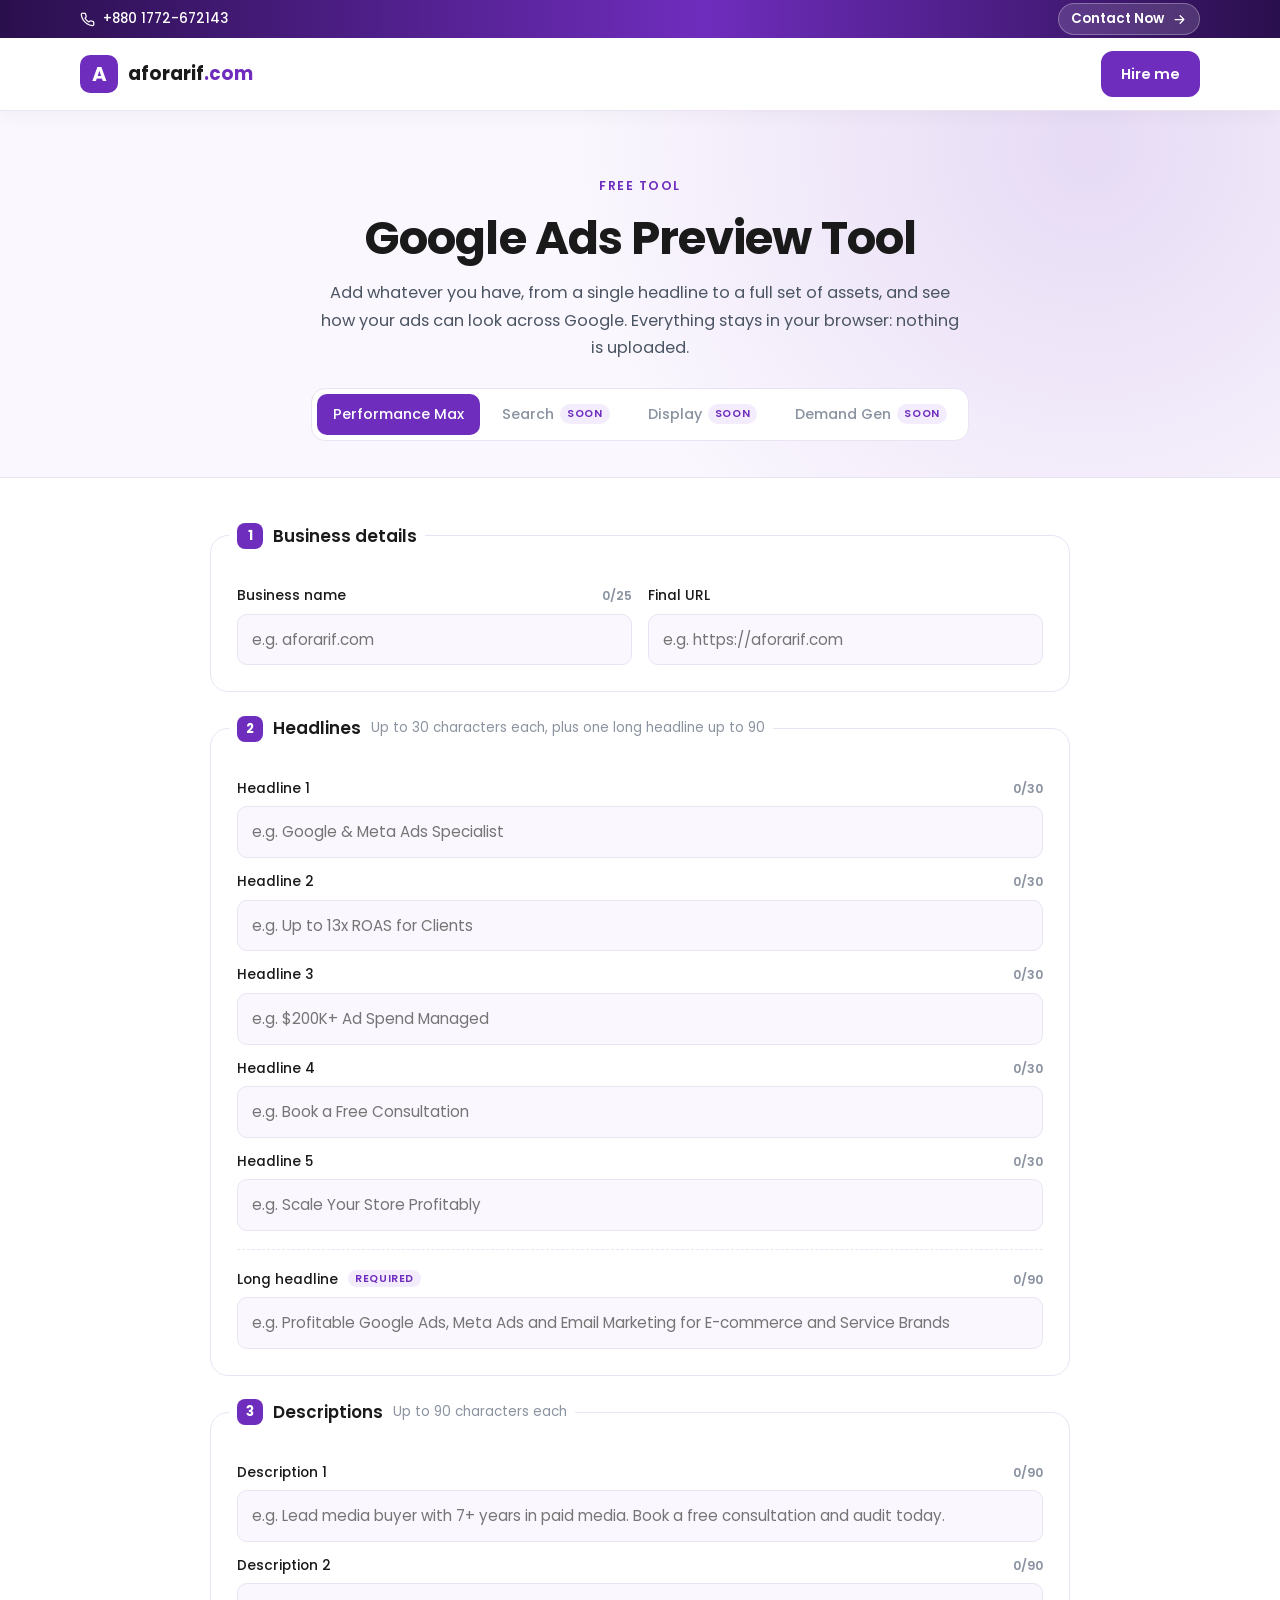
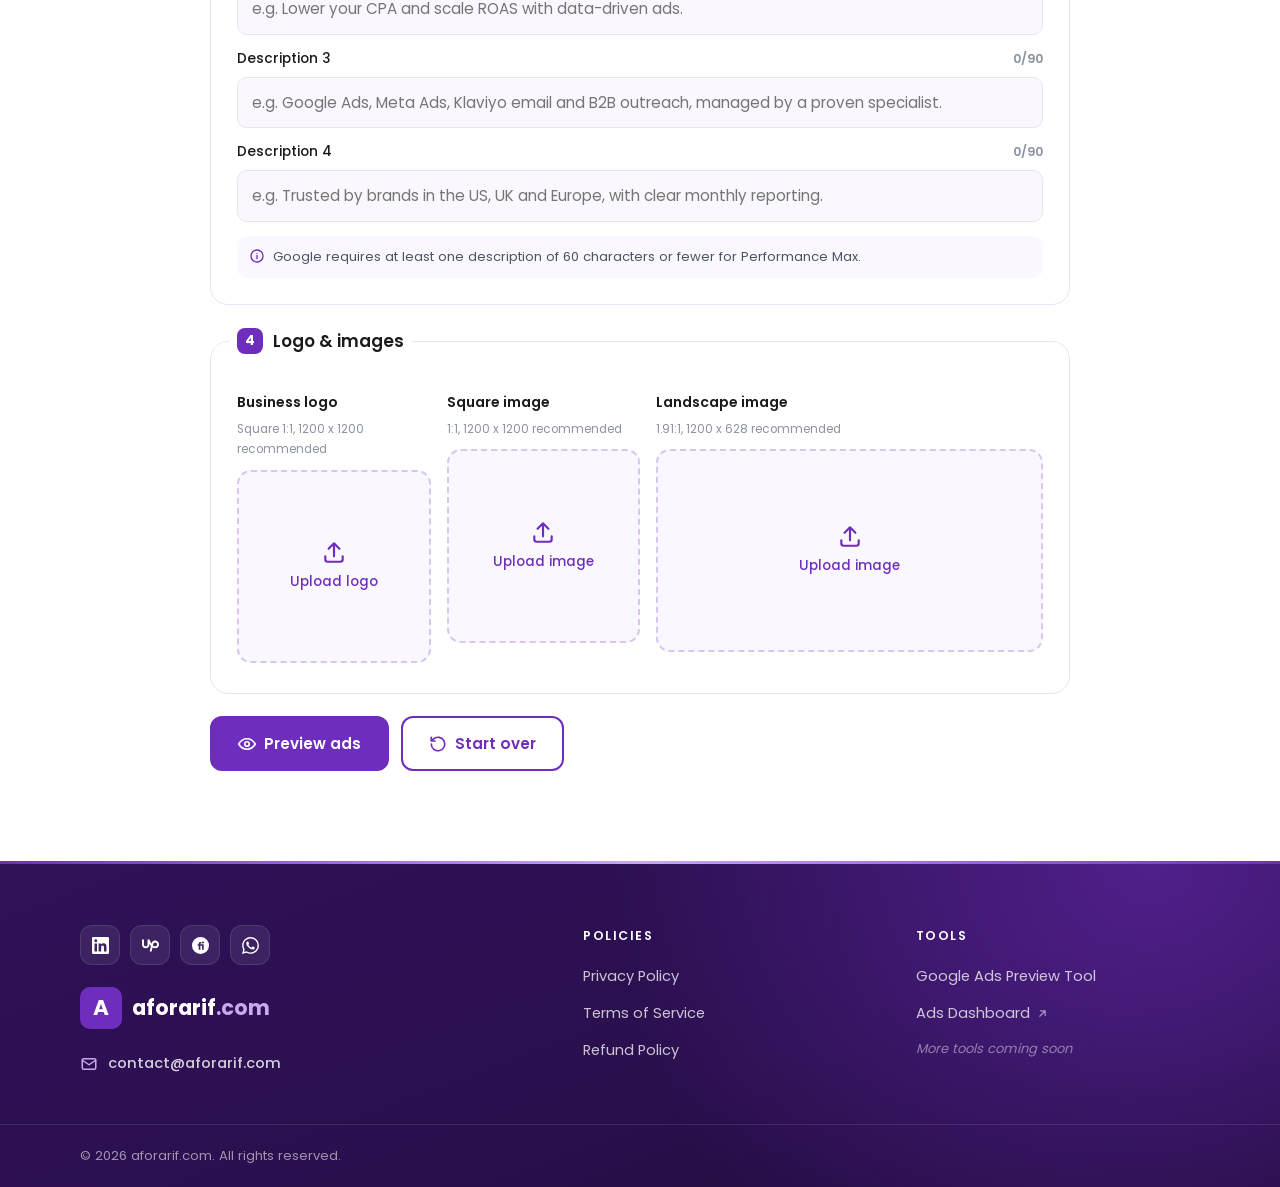
==== commit ee630de7: "Announcement bar and updated contact form - Top bar on every page: call +880 1772-672143 (tap to cal" ====
--- a/google-ads-preview/index.html
+++ b/google-ads-preview/index.html
@@ -16,10 +16,10 @@
   <link rel="icon" href="../favicon.svg" type="image/svg+xml">
   <link rel="apple-touch-icon" href="../icons/apple-touch-icon.png">
   <link rel="preload" href="../fonts/poppins-latin-400-normal.woff2" as="font" type="font/woff2" crossorigin>
-  <link rel="stylesheet" href="../styles.css?v=20261110b">
+  <link rel="stylesheet" href="../styles.css?v=20261111c">
   <link rel="stylesheet" href="tool.css?v=20261110b">
 </head>
-<body class="tool-page">
+<body class="has-static-topbar tool-page">
   <svg width="0" height="0" style="position:absolute" aria-hidden="true"><defs>
       <symbol id="i-linkedin" viewBox="0 0 24 24"><path d="M20.447 20.452h-3.554v-5.569c0-1.328-.027-3.037-1.852-3.037-1.853 0-2.136 1.445-2.136 2.939v5.667H9.351V9h3.414v1.561h.046c.477-.9 1.637-1.85 3.37-1.85 3.601 0 4.267 2.37 4.267 5.455v6.286zM5.337 7.433c-1.144 0-2.063-.926-2.063-2.065 0-1.138.92-2.063 2.063-2.063 1.14 0 2.064.925 2.064 2.063 0 1.139-.925 2.065-2.064 2.065zm1.782 13.019H3.555V9h3.564v11.452zM22.225 0H1.771C.792 0 0 .774 0 1.729v20.542C0 23.227.792 24 1.771 24h20.451C23.2 24 24 23.227 24 22.271V1.729C24 .774 23.2 0 22.222 0h.003z"/></symbol>
       <symbol id="i-upwork" viewBox="0 0 24 24"><path d="M18.561 13.158c-1.102 0-2.135-.467-3.074-1.227l.228-1.076.008-.042c.207-1.143.849-3.06 2.839-3.06 1.492 0 2.703 1.212 2.703 2.703-.001 1.489-1.212 2.702-2.704 2.702zm0-8.14c-2.539 0-4.51 1.649-5.31 4.366-1.22-1.834-2.148-4.036-2.687-5.892H7.828v7.112c-.002 1.406-1.141 2.546-2.547 2.548-1.405-.002-2.543-1.143-2.545-2.548V3.492H0v7.112c0 2.914 2.37 5.303 5.281 5.303 2.913 0 5.283-2.389 5.283-5.303v-1.19c.529 1.107 1.182 2.229 1.974 3.221l-1.673 7.873h2.797l1.213-5.71c1.063.679 2.285 1.109 3.686 1.109 3 0 5.439-2.452 5.439-5.45 0-3-2.439-5.439-5.439-5.439z"/></symbol>
@@ -34,6 +34,13 @@
     <symbol id="t-reset" viewBox="0 0 24 24"><path d="M3 12a9 9 0 1 0 3-6.7L3 8M3 3v5h5"/></symbol>
     <symbol id="t-info" viewBox="0 0 24 24"><circle cx="12" cy="12" r="9"/><path d="M12 11v5M12 8h.01"/></symbol>
   </defs></svg>
+
+  <div class="topbar" id="topbar">
+    <div class="container topbar-inner">
+      <a href="tel:+8801772672143" class="tb-phone" aria-label="Call +880 1772-672143"><svg viewBox="0 0 24 24" aria-hidden="true"><path d="M22 16.9v3a2 2 0 0 1-2.2 2 19.8 19.8 0 0 1-8.6-3.1 19.5 19.5 0 0 1-6-6A19.8 19.8 0 0 1 2.1 4.2 2 2 0 0 1 4.1 2h3a2 2 0 0 1 2 1.7c.1 1 .4 1.9.7 2.8a2 2 0 0 1-.5 2.1L8.1 9.9a16 16 0 0 0 6 6l1.3-1.3a2 2 0 0 1 2.1-.4c.9.3 1.8.6 2.8.7a2 2 0 0 1 1.7 2z"/></svg><span>+880 1772-672143</span></a>
+      <a href="../#contact" class="tb-cta">Contact Now<svg viewBox="0 0 24 24" aria-hidden="true"><path d="M5 12h14M13 6l6 6-6 6"/></svg></a>
+    </div>
+  </div>
 
   <header class="header scrolled">
     <div class="container nav">
--- a/styles.css
+++ b/styles.css
@@ -25,7 +25,7 @@
 }
 
 *, *::before, *::after { box-sizing: border-box; margin: 0; padding: 0; }
-html { scroll-behavior: smooth; scroll-padding-top: 80px; -webkit-text-size-adjust: 100%; }
+html { scroll-behavior: smooth; scroll-padding-top: 118px; -webkit-text-size-adjust: 100%; }
 body {
   font-family: "Poppins", system-ui, -apple-system, "Segoe UI", sans-serif;
   color: var(--text); background: var(--white); line-height: 1.7; font-size: 16px;
@@ -81,7 +81,7 @@
 .logo-light .logo-word span { color: var(--brand-light); }
 
 /* ===== Header ===== */
-.header { position: fixed; inset: 0 0 auto; z-index: 50; background: rgba(255,255,255,.88); backdrop-filter: blur(12px); -webkit-backdrop-filter: blur(12px); border-bottom: 1px solid transparent; transition: border-color .2s, box-shadow .2s; }
+.header { position: fixed; inset: 38px 0 auto; z-index: 50; background: rgba(255,255,255,.88); backdrop-filter: blur(12px); -webkit-backdrop-filter: blur(12px); border-bottom: 1px solid transparent; transition: border-color .2s, box-shadow .2s; }
 .header.scrolled { border-color: var(--line); box-shadow: 0 4px 20px rgba(0,0,0,.04); }
 .nav { display: flex; align-items: center; justify-content: space-between; height: 72px; }
 .nav-links { display: flex; align-items: center; gap: 26px; }
@@ -98,7 +98,7 @@
 
 /* ===== Hero ===== */
 .hero {
-  padding: 140px 0 90px; overflow: hidden;
+  padding: 178px 0 90px; overflow: hidden;
   background: radial-gradient(circle at 85% 20%, rgba(111,45,189,.14), transparent 45%), radial-gradient(circle at 5% 95%, rgba(111,45,189,.08), transparent 40%), var(--white);
 }
 .hero-grid { display: grid; grid-template-columns: 1.25fr 1fr; gap: 56px; align-items: center; }
@@ -327,7 +327,7 @@
   .nav-links a:not(.btn) { padding: 14px 0; border-bottom: 1px solid var(--line); }
   .nav-links a:not(.btn)::after { display: none; }
   .nav-links .btn { margin-top: 16px; }
-  .hero { padding: 116px 0 70px; }
+  .hero { padding: 152px 0 70px; }
   .hero-grid, .about-grid, .contact-grid, .exp-grid { grid-template-columns: 1fr; gap: 44px; }
   .exp-intro { position: static; }
   .results-grid { grid-template-columns: repeat(2, 1fr); gap: 28px 20px; }
@@ -551,3 +551,30 @@
   .audit-tab { padding: 11px 16px; font-size: .86rem; }
 }
 @media (prefers-reduced-motion: reduce) { .audit { transition: none; } }
+
+/* Client photos in testimonials */
+.avatar-photo { padding: 0; overflow: hidden; background: var(--brand-soft); box-shadow: 0 0 0 3px #fff, 0 0 0 5px var(--brand-soft); }
+.avatar-photo img { width: 100%; height: 100%; object-fit: cover; border-radius: 50%; }
+
+/* ===== Announcement bar ===== */
+.topbar { position: fixed; top: 0; left: 0; right: 0; height: 38px; z-index: 52; color: #fff; font-size: .84rem; background: linear-gradient(90deg, var(--brand-deep), var(--brand) 55%, var(--brand-deep)); }
+.topbar-inner { height: 100%; display: flex; align-items: center; justify-content: space-between; gap: 12px; }
+.topbar a { color: #fff; display: inline-flex; align-items: center; gap: 8px; font-weight: 500; white-space: nowrap; }
+.topbar svg { width: 15px; height: 15px; fill: none; stroke: currentColor; stroke-width: 2; stroke-linecap: round; stroke-linejoin: round; }
+.tb-phone:hover span { text-decoration: underline; text-underline-offset: 3px; }
+.tb-cta { background: rgba(255,255,255,.14); border: 1px solid rgba(255,255,255,.28); padding: 4px 12px; border-radius: 999px; font-weight: 600 !important; transition: background .2s, color .2s; }
+.tb-cta:hover { background: #fff; color: var(--brand) !important; }
+.tb-cta svg { transition: transform .2s; }
+.tb-cta:hover svg { transform: translateX(3px); }
+.has-static-topbar .topbar { position: relative; }
+.has-static-topbar .header { top: 0; }
+
+/* Contact form layout */
+.form-row { display: grid; grid-template-columns: 1fr 1fr; gap: 16px; }
+.contact-form .req { color: #DC2626; }
+.contact-form .opt { color: var(--muted); font-weight: 400; }
+@media (max-width: 600px) {
+  .topbar { font-size: .78rem; }
+  .tb-cta { padding: 3px 10px; }
+  .form-row { grid-template-columns: 1fr; }
+}
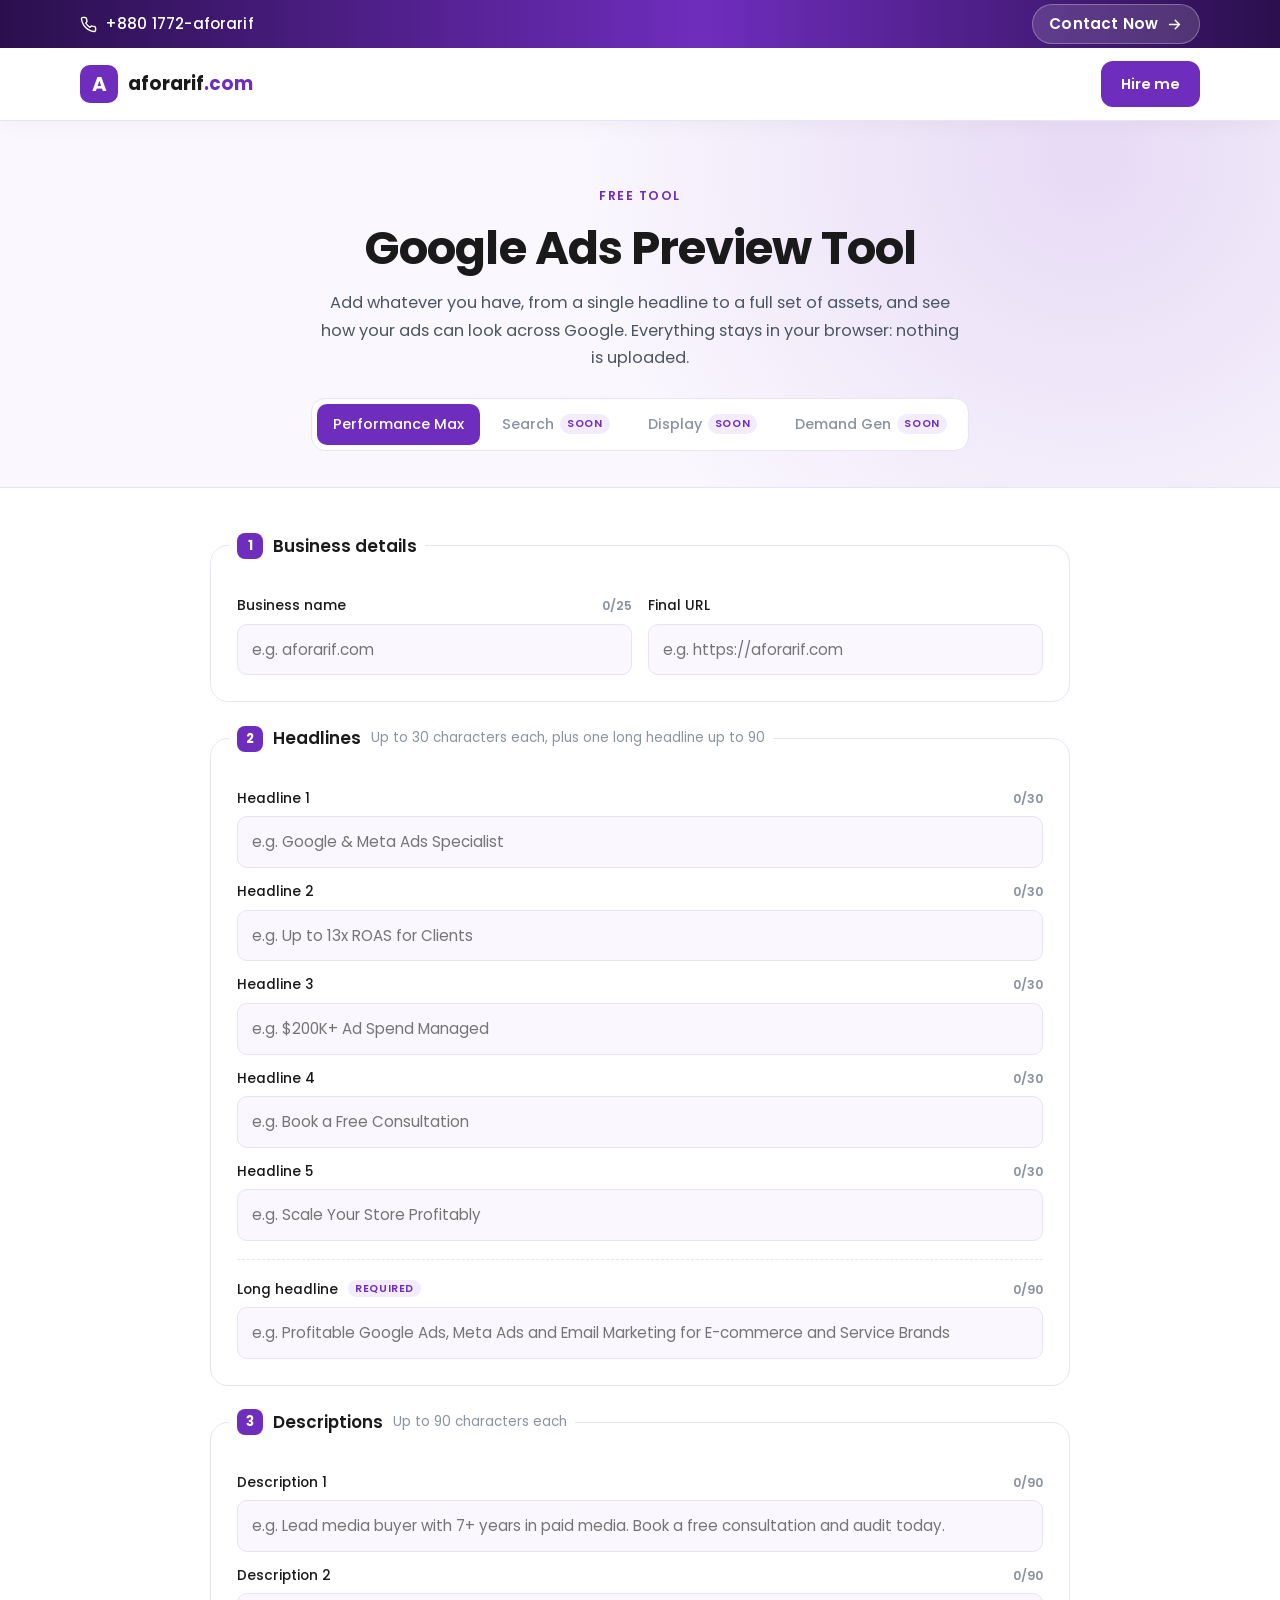
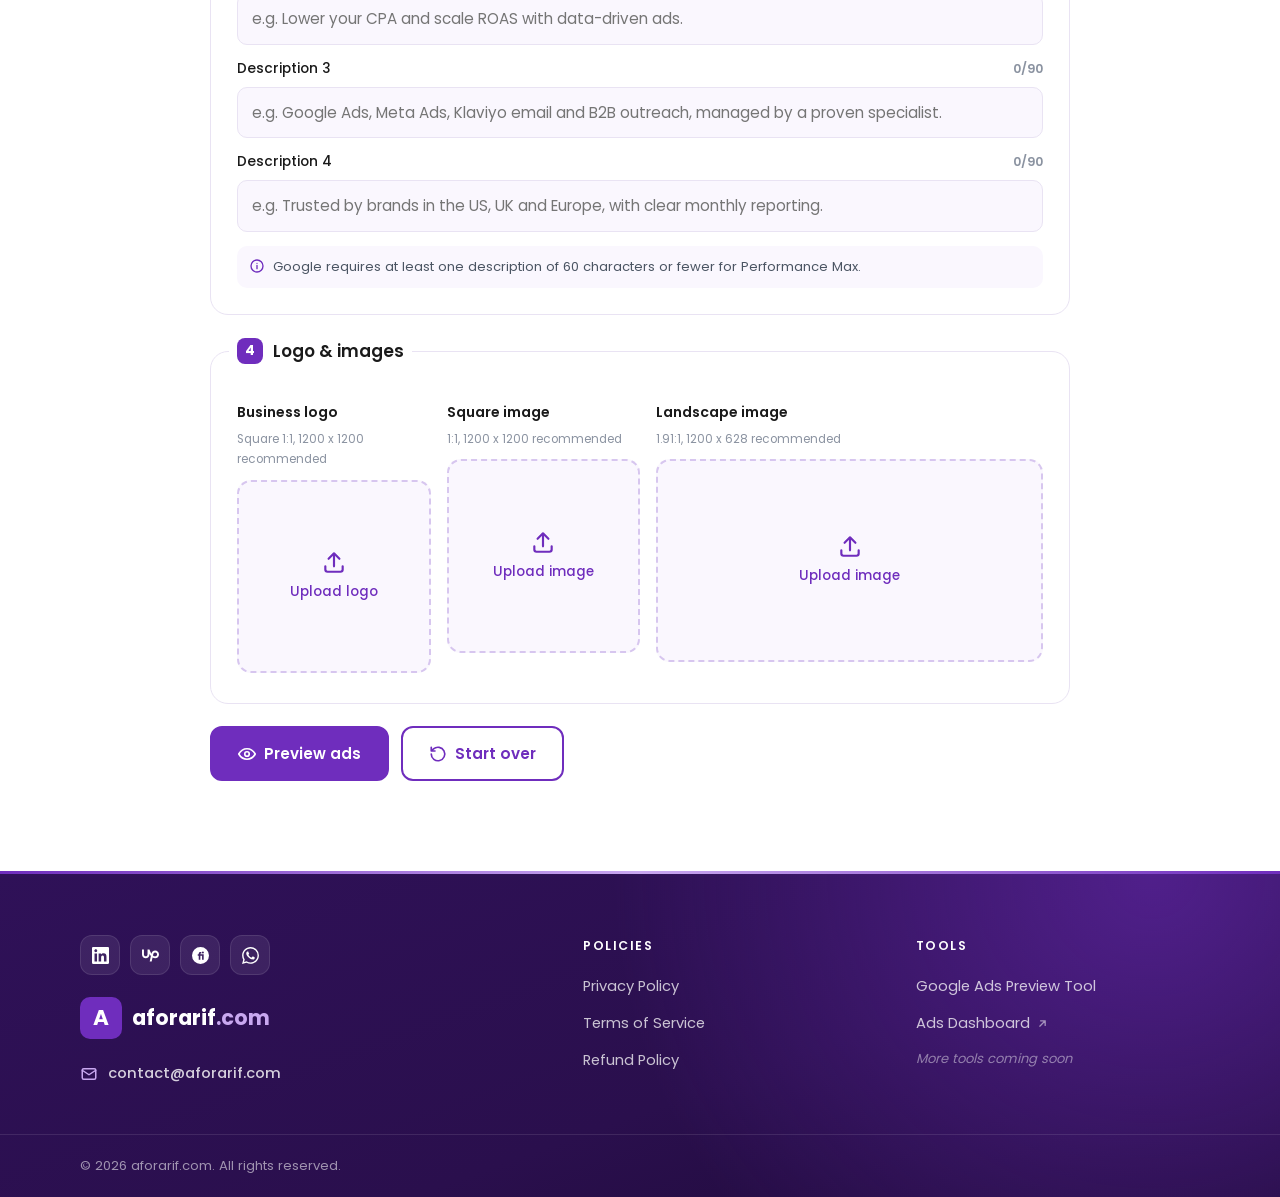
==== commit 9cc098ab: "Larger announcement bar; show masked phone number, link dials real number Co-Authored-By: Claude Opu" ====
--- a/google-ads-preview/index.html
+++ b/google-ads-preview/index.html
@@ -16,7 +16,7 @@
   <link rel="icon" href="../favicon.svg" type="image/svg+xml">
   <link rel="apple-touch-icon" href="../icons/apple-touch-icon.png">
   <link rel="preload" href="../fonts/poppins-latin-400-normal.woff2" as="font" type="font/woff2" crossorigin>
-  <link rel="stylesheet" href="../styles.css?v=20261111c">
+  <link rel="stylesheet" href="../styles.css?v=20261111d">
   <link rel="stylesheet" href="tool.css?v=20261110b">
 </head>
 <body class="has-static-topbar tool-page">
@@ -37,7 +37,7 @@
 
   <div class="topbar" id="topbar">
     <div class="container topbar-inner">
-      <a href="tel:+8801772672143" class="tb-phone" aria-label="Call +880 1772-672143"><svg viewBox="0 0 24 24" aria-hidden="true"><path d="M22 16.9v3a2 2 0 0 1-2.2 2 19.8 19.8 0 0 1-8.6-3.1 19.5 19.5 0 0 1-6-6A19.8 19.8 0 0 1 2.1 4.2 2 2 0 0 1 4.1 2h3a2 2 0 0 1 2 1.7c.1 1 .4 1.9.7 2.8a2 2 0 0 1-.5 2.1L8.1 9.9a16 16 0 0 0 6 6l1.3-1.3a2 2 0 0 1 2.1-.4c.9.3 1.8.6 2.8.7a2 2 0 0 1 1.7 2z"/></svg><span>+880 1772-672143</span></a>
+      <a href="tel:+8801772672143" class="tb-phone" aria-label="Call Arif"><svg viewBox="0 0 24 24" aria-hidden="true"><path d="M22 16.9v3a2 2 0 0 1-2.2 2 19.8 19.8 0 0 1-8.6-3.1 19.5 19.5 0 0 1-6-6A19.8 19.8 0 0 1 2.1 4.2 2 2 0 0 1 4.1 2h3a2 2 0 0 1 2 1.7c.1 1 .4 1.9.7 2.8a2 2 0 0 1-.5 2.1L8.1 9.9a16 16 0 0 0 6 6l1.3-1.3a2 2 0 0 1 2.1-.4c.9.3 1.8.6 2.8.7a2 2 0 0 1 1.7 2z"/></svg><span>+880 1772-aforarif</span></a>
       <a href="../#contact" class="tb-cta">Contact Now<svg viewBox="0 0 24 24" aria-hidden="true"><path d="M5 12h14M13 6l6 6-6 6"/></svg></a>
     </div>
   </div>
--- a/styles.css
+++ b/styles.css
@@ -25,7 +25,7 @@
 }
 
 *, *::before, *::after { box-sizing: border-box; margin: 0; padding: 0; }
-html { scroll-behavior: smooth; scroll-padding-top: 118px; -webkit-text-size-adjust: 100%; }
+html { scroll-behavior: smooth; scroll-padding-top: 128px; -webkit-text-size-adjust: 100%; }
 body {
   font-family: "Poppins", system-ui, -apple-system, "Segoe UI", sans-serif;
   color: var(--text); background: var(--white); line-height: 1.7; font-size: 16px;
@@ -81,7 +81,7 @@
 .logo-light .logo-word span { color: var(--brand-light); }
 
 /* ===== Header ===== */
-.header { position: fixed; inset: 38px 0 auto; z-index: 50; background: rgba(255,255,255,.88); backdrop-filter: blur(12px); -webkit-backdrop-filter: blur(12px); border-bottom: 1px solid transparent; transition: border-color .2s, box-shadow .2s; }
+.header { position: fixed; inset: 48px 0 auto; z-index: 50; background: rgba(255,255,255,.88); backdrop-filter: blur(12px); -webkit-backdrop-filter: blur(12px); border-bottom: 1px solid transparent; transition: border-color .2s, box-shadow .2s; }
 .header.scrolled { border-color: var(--line); box-shadow: 0 4px 20px rgba(0,0,0,.04); }
 .nav { display: flex; align-items: center; justify-content: space-between; height: 72px; }
 .nav-links { display: flex; align-items: center; gap: 26px; }
@@ -98,7 +98,7 @@
 
 /* ===== Hero ===== */
 .hero {
-  padding: 178px 0 90px; overflow: hidden;
+  padding: 188px 0 90px; overflow: hidden;
   background: radial-gradient(circle at 85% 20%, rgba(111,45,189,.14), transparent 45%), radial-gradient(circle at 5% 95%, rgba(111,45,189,.08), transparent 40%), var(--white);
 }
 .hero-grid { display: grid; grid-template-columns: 1.25fr 1fr; gap: 56px; align-items: center; }
@@ -327,7 +327,7 @@
   .nav-links a:not(.btn) { padding: 14px 0; border-bottom: 1px solid var(--line); }
   .nav-links a:not(.btn)::after { display: none; }
   .nav-links .btn { margin-top: 16px; }
-  .hero { padding: 152px 0 70px; }
+  .hero { padding: 160px 0 70px; }
   .hero-grid, .about-grid, .contact-grid, .exp-grid { grid-template-columns: 1fr; gap: 44px; }
   .exp-intro { position: static; }
   .results-grid { grid-template-columns: repeat(2, 1fr); gap: 28px 20px; }
@@ -557,12 +557,12 @@
 .avatar-photo img { width: 100%; height: 100%; object-fit: cover; border-radius: 50%; }
 
 /* ===== Announcement bar ===== */
-.topbar { position: fixed; top: 0; left: 0; right: 0; height: 38px; z-index: 52; color: #fff; font-size: .84rem; background: linear-gradient(90deg, var(--brand-deep), var(--brand) 55%, var(--brand-deep)); }
+.topbar { position: fixed; top: 0; left: 0; right: 0; height: 48px; z-index: 52; color: #fff; font-size: .95rem; letter-spacing: .01em; background: linear-gradient(90deg, var(--brand-deep), var(--brand) 55%, var(--brand-deep)); }
 .topbar-inner { height: 100%; display: flex; align-items: center; justify-content: space-between; gap: 12px; }
 .topbar a { color: #fff; display: inline-flex; align-items: center; gap: 8px; font-weight: 500; white-space: nowrap; }
-.topbar svg { width: 15px; height: 15px; fill: none; stroke: currentColor; stroke-width: 2; stroke-linecap: round; stroke-linejoin: round; }
+.topbar svg { width: 17px; height: 17px; fill: none; stroke: currentColor; stroke-width: 2; stroke-linecap: round; stroke-linejoin: round; }
 .tb-phone:hover span { text-decoration: underline; text-underline-offset: 3px; }
-.tb-cta { background: rgba(255,255,255,.14); border: 1px solid rgba(255,255,255,.28); padding: 4px 12px; border-radius: 999px; font-weight: 600 !important; transition: background .2s, color .2s; }
+.tb-cta { background: rgba(255,255,255,.14); border: 1px solid rgba(255,255,255,.28); padding: 6px 16px; border-radius: 999px; font-weight: 600 !important; transition: background .2s, color .2s; }
 .tb-cta:hover { background: #fff; color: var(--brand) !important; }
 .tb-cta svg { transition: transform .2s; }
 .tb-cta:hover svg { transform: translateX(3px); }
@@ -574,7 +574,8 @@
 .contact-form .req { color: #DC2626; }
 .contact-form .opt { color: var(--muted); font-weight: 400; }
 @media (max-width: 600px) {
-  .topbar { font-size: .78rem; }
-  .tb-cta { padding: 3px 10px; }
+  .topbar { font-size: .88rem; }
+  .topbar svg { width: 16px; height: 16px; }
+  .tb-cta { padding: 5px 12px; }
   .form-row { grid-template-columns: 1fr; }
 }
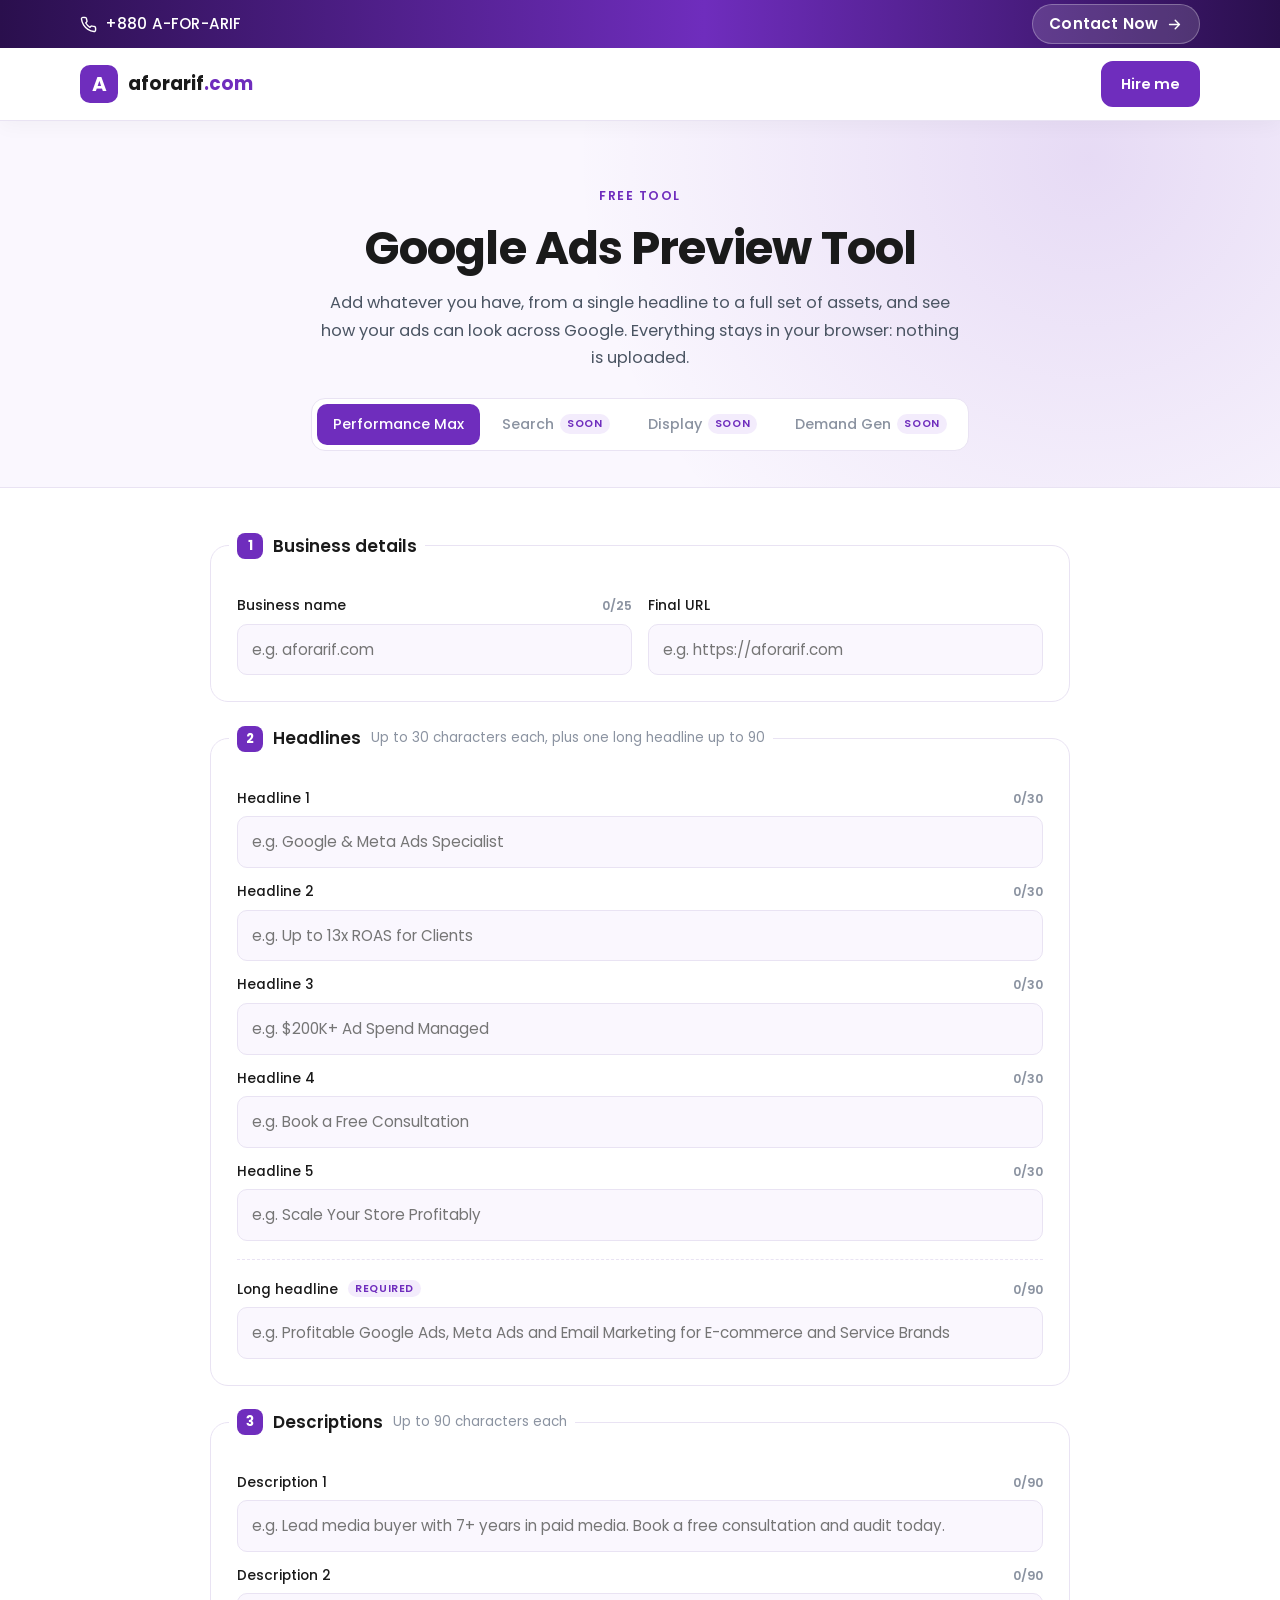
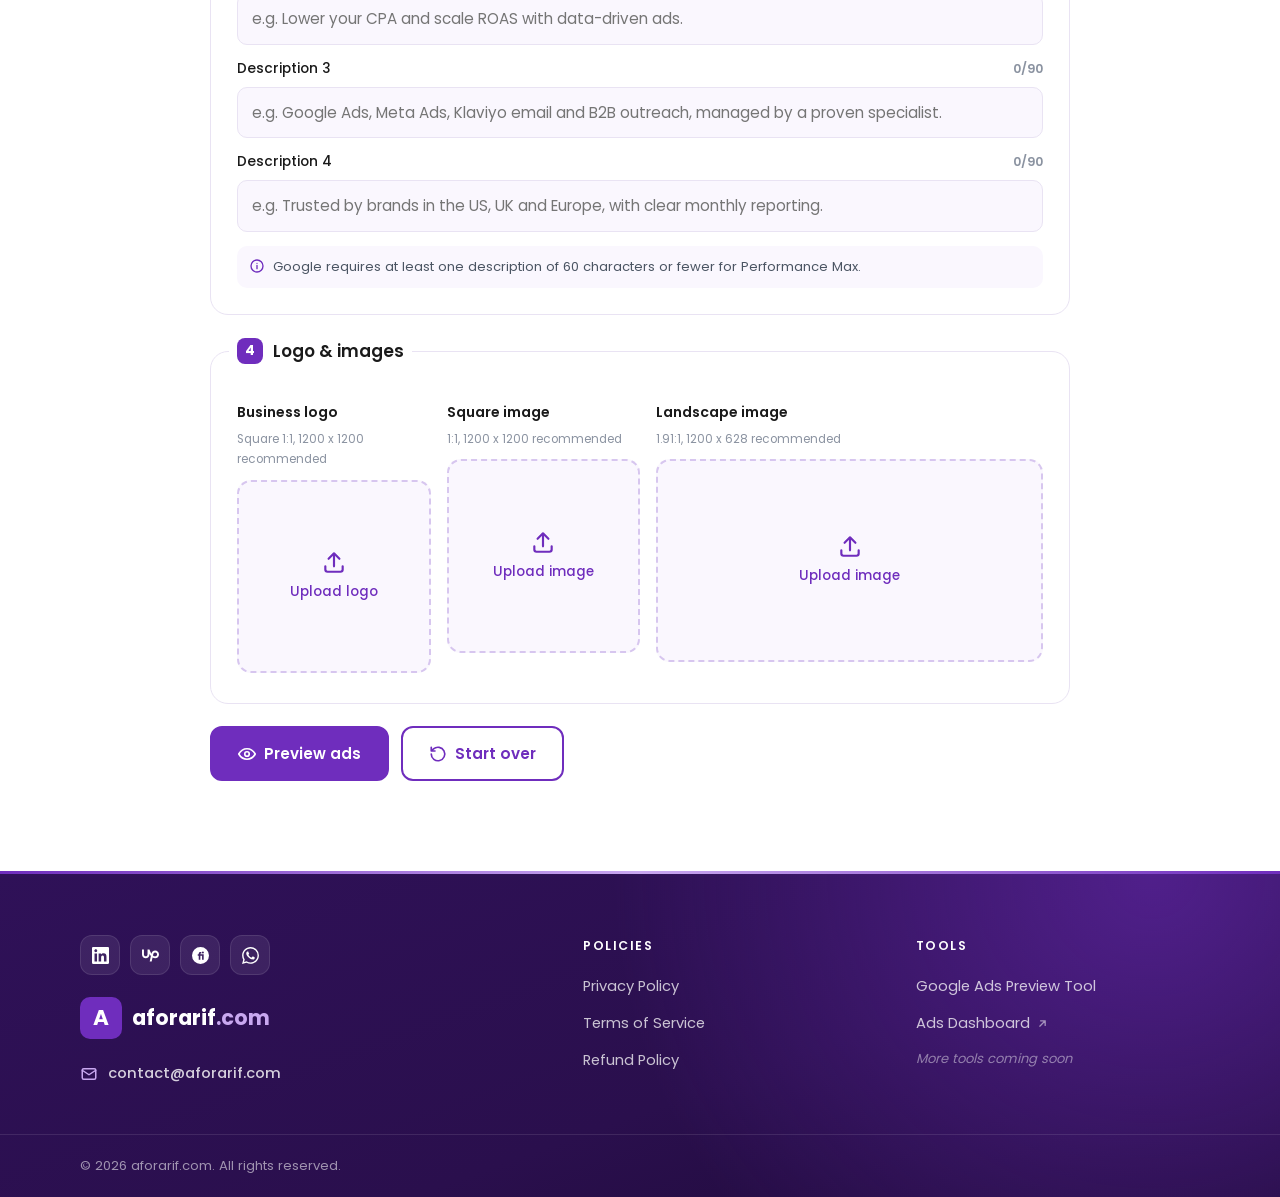
==== commit 362670fa: "Announcement bar: show +880 A-FOR-ARIF Co-Authored-By: Claude Opus 5.5 <noreply@anthropic.com> Claud" ====
--- a/google-ads-preview/index.html
+++ b/google-ads-preview/index.html
@@ -37,7 +37,7 @@
 
   <div class="topbar" id="topbar">
     <div class="container topbar-inner">
-      <a href="tel:+8801772672143" class="tb-phone" aria-label="Call Arif"><svg viewBox="0 0 24 24" aria-hidden="true"><path d="M22 16.9v3a2 2 0 0 1-2.2 2 19.8 19.8 0 0 1-8.6-3.1 19.5 19.5 0 0 1-6-6A19.8 19.8 0 0 1 2.1 4.2 2 2 0 0 1 4.1 2h3a2 2 0 0 1 2 1.7c.1 1 .4 1.9.7 2.8a2 2 0 0 1-.5 2.1L8.1 9.9a16 16 0 0 0 6 6l1.3-1.3a2 2 0 0 1 2.1-.4c.9.3 1.8.6 2.8.7a2 2 0 0 1 1.7 2z"/></svg><span>+880 1772-aforarif</span></a>
+      <a href="tel:+8801772672143" class="tb-phone" aria-label="Call Arif"><svg viewBox="0 0 24 24" aria-hidden="true"><path d="M22 16.9v3a2 2 0 0 1-2.2 2 19.8 19.8 0 0 1-8.6-3.1 19.5 19.5 0 0 1-6-6A19.8 19.8 0 0 1 2.1 4.2 2 2 0 0 1 4.1 2h3a2 2 0 0 1 2 1.7c.1 1 .4 1.9.7 2.8a2 2 0 0 1-.5 2.1L8.1 9.9a16 16 0 0 0 6 6l1.3-1.3a2 2 0 0 1 2.1-.4c.9.3 1.8.6 2.8.7a2 2 0 0 1 1.7 2z"/></svg><span>+880 A-FOR-ARIF</span></a>
       <a href="../#contact" class="tb-cta">Contact Now<svg viewBox="0 0 24 24" aria-hidden="true"><path d="M5 12h14M13 6l6 6-6 6"/></svg></a>
     </div>
   </div>
